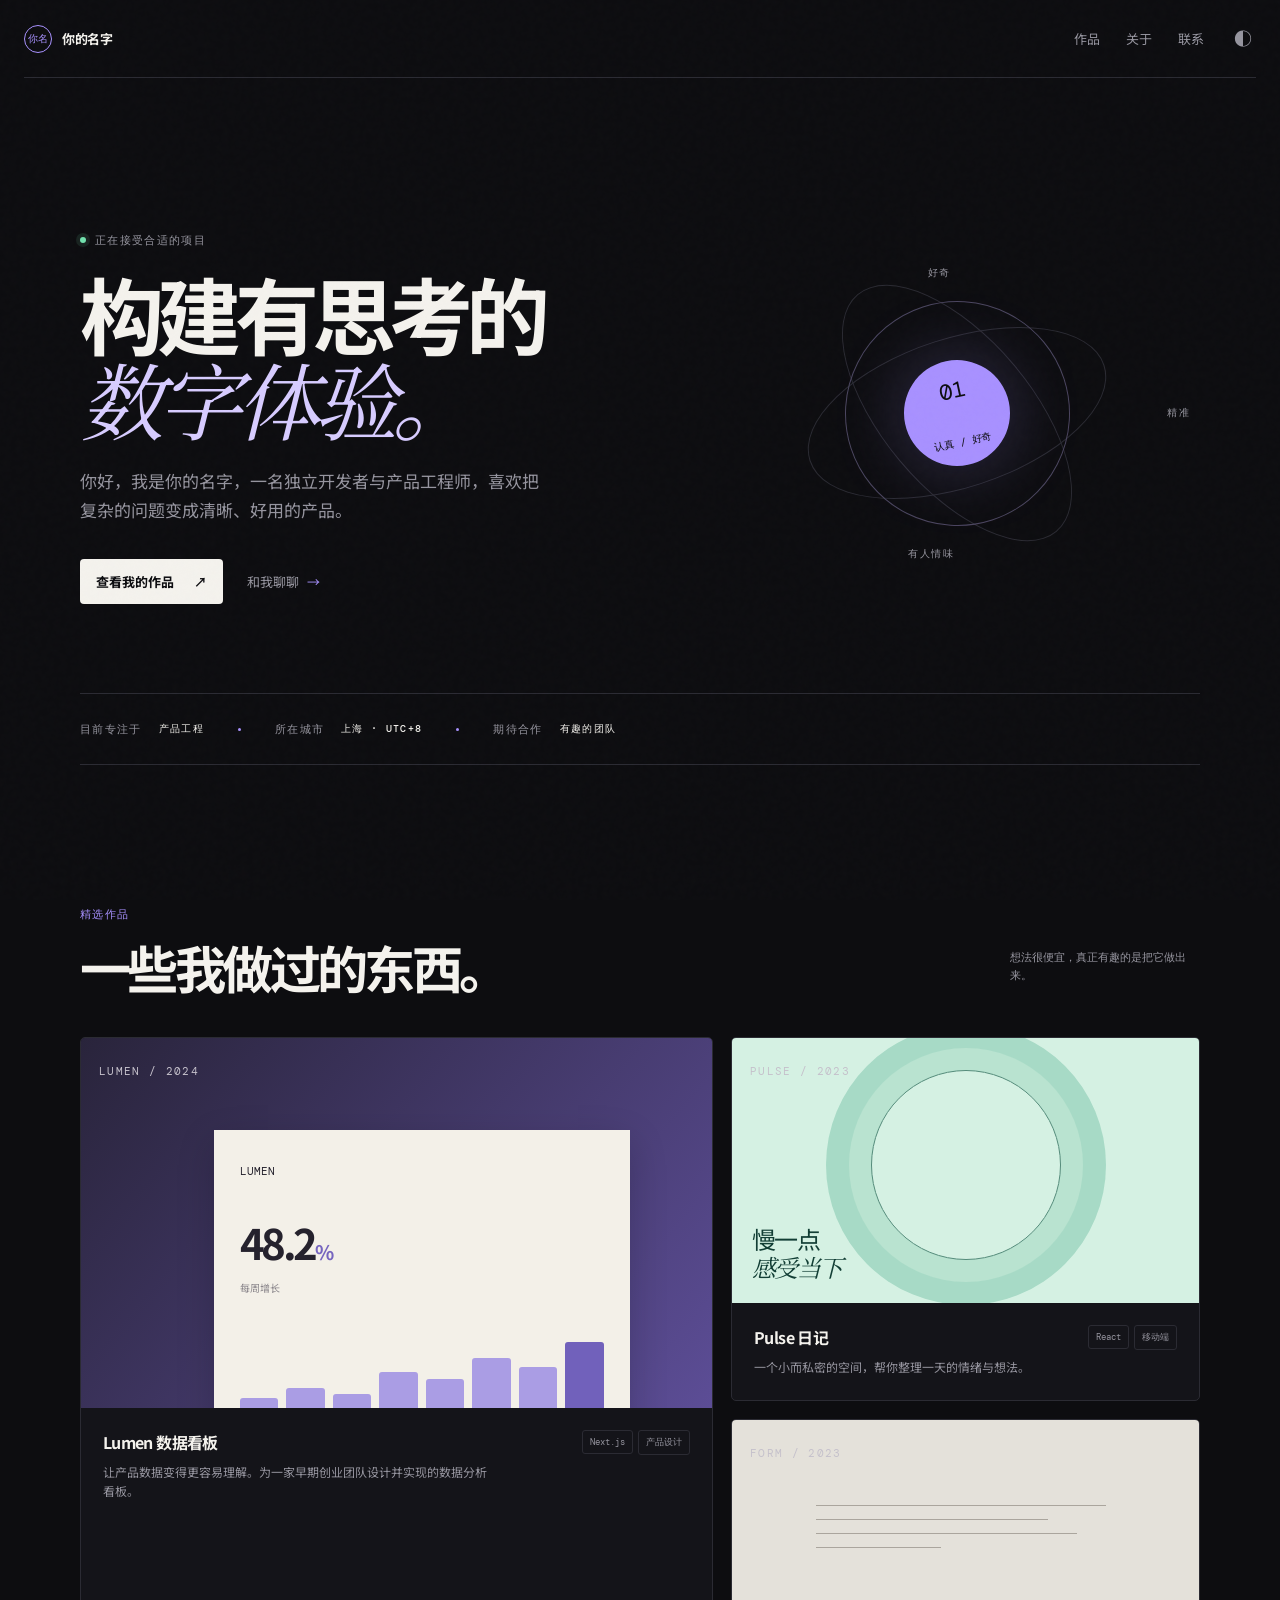
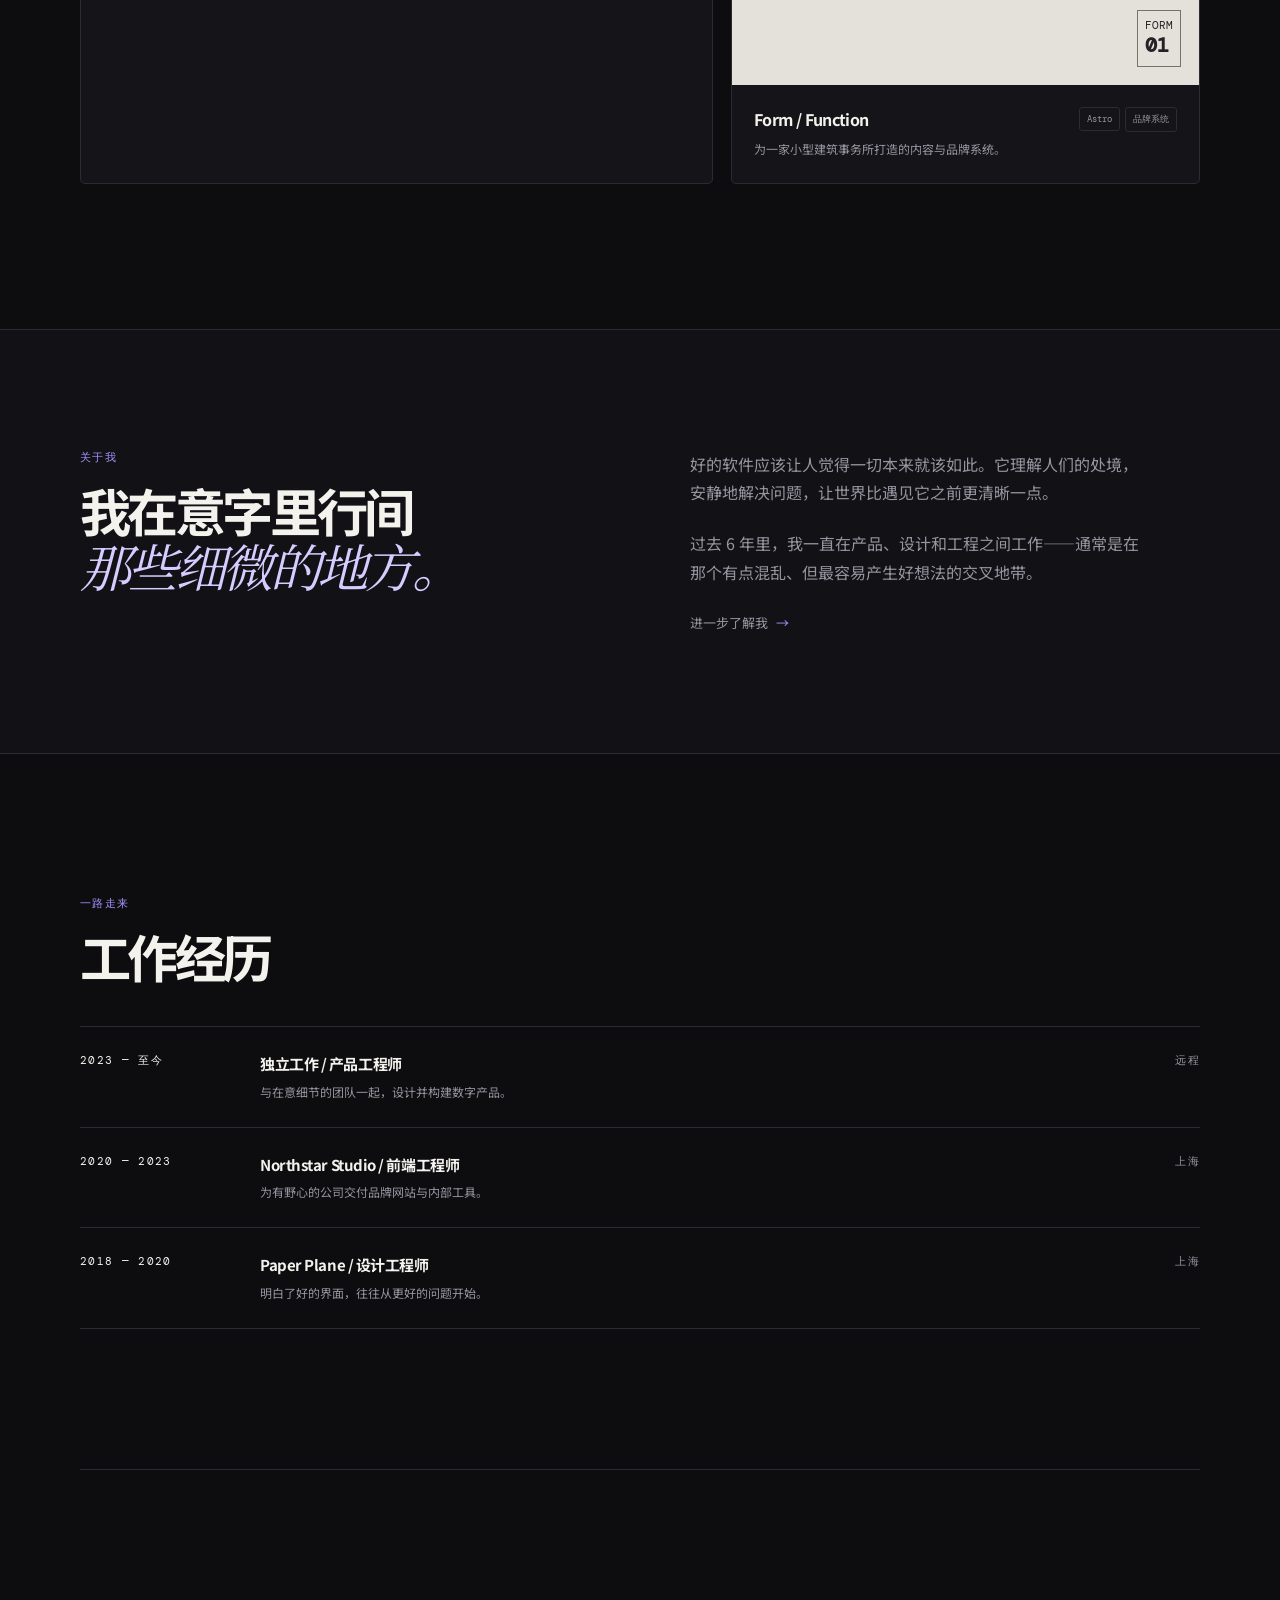
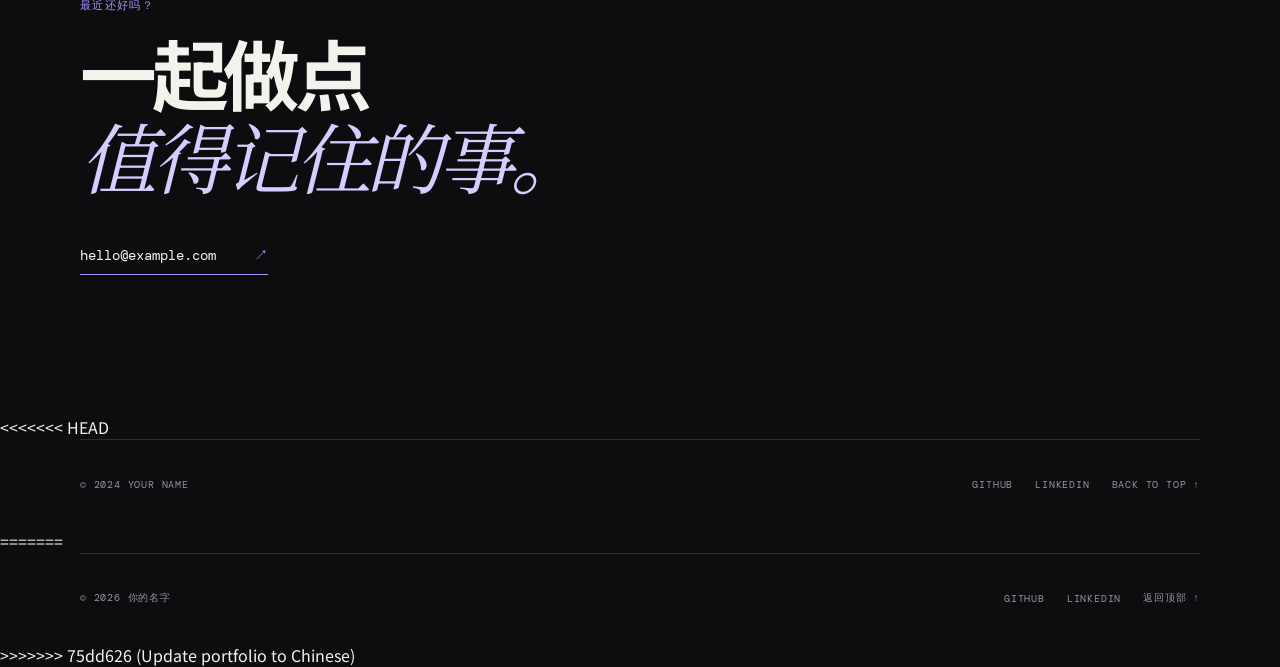
==== index.html @ f4a96caa "Update portfolio to Chinese" ====
<!doctype html>
<html lang="zh-CN">
  <head>
    <meta charset="UTF-8" />
    <meta name="viewport" content="width=device-width, initial-scale=1.0" />
    <meta name="description" content="你的名字 — 独立开发者与产品工程师。" />
    <title>你的名字 — 独立开发者</title>
    <link rel="preconnect" href="https://fonts.googleapis.com" />
    <link rel="preconnect" href="https://fonts.gstatic.com" crossorigin />
    <link href="https://fonts.googleapis.com/css2?family=DM+Mono:wght@400;500&family=Manrope:wght@400;500;600;700;800&family=Noto+Sans+SC:wght@400;500;600;700;800&family=Noto+Serif+SC:wght@400;500;600&display=swap" rel="stylesheet" />
    <link rel="stylesheet" href="styles.css" />
  </head>
  <body>
    <div class="noise" aria-hidden="true"></div>
    <header class="site-header">
      <a class="brand" href="#top" aria-label="返回首页"><span class="brand-mark">你名</span><span>你的名字</span></a>
      <nav class="nav" aria-label="主导航">
        <a href="#work">作品</a><a href="#about">关于</a><a href="#contact">联系</a>
        <button class="theme-toggle" type="button" aria-label="切换颜色主题" title="切换主题"><span>◐</span></button>
      </nav>
    </header>

    <main id="top">
      <section class="hero wrap" aria-labelledby="hero-title">
        <div class="hero-copy">
          <p class="eyebrow"><span class="status-dot"></span> 正在接受合适的项目</p>
          <h1 id="hero-title">构建有思考的<br /><em>数字体验。</em></h1>
          <p class="hero-intro">你好，我是你的名字，一名独立开发者与产品工程师，喜欢把复杂的问题变成清晰、好用的产品。</p>
          <div class="hero-actions"><a class="button button-primary" href="#work">查看我的作品 <span>↗</span></a><a class="text-link" href="mailto:hello@example.com">和我聊聊 <span>→</span></a></div>
        </div>
        <div class="hero-orbit" aria-label="装饰性轨道图形"><div class="orbit orbit-one"></div><div class="orbit orbit-two"></div><div class="orbit orbit-three"></div><div class="orbit-core"><span>01</span><small>认真 / 好奇</small></div><span class="orbit-label label-top">好奇</span><span class="orbit-label label-right">精准</span><span class="orbit-label label-bottom">有人情味</span></div>
      </section>

      <section class="signal-bar wrap" aria-label="当前状态"><span>目前专注于</span><strong>产品工程</strong><i></i><span>所在城市</span><strong>上海 · UTC+8</strong><i></i><span>期待合作</span><strong>有趣的团队</strong></section>

      <section class="section wrap" id="work" aria-labelledby="work-title">
        <div class="section-heading"><div><p class="kicker">精选作品</p><h2 id="work-title">一些我做过的东西。</h2></div><p class="section-note">想法很便宜，真正有趣的是把它做出来。</p></div>
        <div class="project-grid">
          <article class="project-card project-featured"><div class="project-visual visual-lumen"><span class="visual-tag">LUMEN / 2024</span><div class="lumen-panel"><span>lumen</span><strong>48.2<span>%</span></strong><small>每周增长</small><div class="chart"><i></i><i></i><i></i><i></i><i></i><i></i><i></i><i></i></div></div></div><div class="project-meta"><div><h3>Lumen 数据看板</h3><p>让产品数据变得更容易理解。为一家早期创业团队设计并实现的数据分析看板。</p></div><div class="tags"><span>Next.js</span><span>产品设计</span></div></div><a class="card-arrow" href="#contact" aria-label="了解 Lumen 数据看板">↗</a></article>
          <article class="project-card"><div class="project-visual visual-pulse"><span class="visual-tag">PULSE / 2023</span><div class="pulse-ring"></div><div class="pulse-copy">慢一点<br /><em>感受当下</em></div></div><div class="project-meta"><div><h3>Pulse 日记</h3><p>一个小而私密的空间，帮你整理一天的情绪与想法。</p></div><div class="tags"><span>React</span><span>移动端</span></div></div><a class="card-arrow" href="#contact" aria-label="了解 Pulse 日记">↗</a></article>
          <article class="project-card"><div class="project-visual visual-form"><span class="visual-tag">FORM / 2023</span><div class="form-lines"><span></span><span></span><span></span><span class="short"></span></div><div class="form-stamp">FORM<br /><b>01</b></div></div><div class="project-meta"><div><h3>Form / Function</h3><p>为一家小型建筑事务所打造的内容与品牌系统。</p></div><div class="tags"><span>Astro</span><span>品牌系统</span></div></div><a class="card-arrow" href="#contact" aria-label="了解 Form Function">↗</a></article>
        </div>
      </section>

      <section class="about-section" id="about"><div class="wrap about-grid"><div><p class="kicker">关于我</p><h2>我在意字里行间<br /><em>那些细微的地方。</em></h2></div><div class="about-copy"><p>好的软件应该让人觉得一切本来就该如此。它理解人们的处境，安静地解决问题，让世界比遇见它之前更清晰一点。</p><p>过去 6 年里，我一直在产品、设计和工程之间工作——通常是在那个有点混乱、但最容易产生好想法的交叉地带。</p><a class="text-link" href="mailto:hello@example.com">进一步了解我 <span>→</span></a></div></div></section>

      <section class="section wrap experience" aria-labelledby="experience-title"><div class="section-heading"><div><p class="kicker">一路走来</p><h2 id="experience-title">工作经历</h2></div></div><div class="experience-list"><div class="experience-row"><span class="experience-date">2023 — 至今</span><div><h3>独立工作 / 产品工程师</h3><p>与在意细节的团队一起，设计并构建数字产品。</p></div><span class="experience-place">远程</span></div><div class="experience-row"><span class="experience-date">2020 — 2023</span><div><h3>Northstar Studio / 前端工程师</h3><p>为有野心的公司交付品牌网站与内部工具。</p></div><span class="experience-place">上海</span></div><div class="experience-row"><span class="experience-date">2018 — 2020</span><div><h3>Paper Plane / 设计工程师</h3><p>明白了好的界面，往往从更好的问题开始。</p></div><span class="experience-place">上海</span></div></div></section>

      <section class="contact-section wrap" id="contact"><p class="kicker">最近还好吗？</p><h2>一起做点<br /><em>值得记住的事。</em></h2><a class="contact-email" href="mailto:hello@example.com">hello@example.com <span>↗</span></a></section>
    </main>

<<<<<<< HEAD
    <footer class="site-footer wrap"><span>© 2024 Your Name</span><div><a href="https://zhangsan.github.io" target="_blank" rel="noreferrer">GitHub</a><a href="https://www.linkedin.com/" target="_blank" rel="noreferrer">LinkedIn</a><a href="#top">Back to top ↑</a></div></footer>
=======
    <footer class="site-footer wrap"><span>© 2026 你的名字</span><div><a href="https://github.com/" target="_blank" rel="noreferrer">GitHub</a><a href="https://www.linkedin.com/" target="_blank" rel="noreferrer">LinkedIn</a><a href="#top">返回顶部 ↑</a></div></footer>
>>>>>>> 75dd626 (Update portfolio to Chinese)
    <script src="script.js"></script>
  </body>
</html>
---- styles.css ----
:root {
  --bg: #0d0d10;
  --surface: #141419;
  --text: #f4f2ed;
  --muted: #96959f;
  --line: #2b2b33;
  --accent: #a891ff;
  --accent-2: #d7ccff;
  --mono: 'DM Mono', monospace;
  --sans: 'Noto Sans SC', 'Manrope', -apple-system, BlinkMacSystemFont, 'Microsoft YaHei', sans-serif;
}

* { box-sizing: border-box; }
html { scroll-behavior: smooth; }
body { margin: 0; background: var(--bg); color: var(--text); font-family: var(--sans); line-height: 1.5; }
.noise { position: fixed; inset: 0; pointer-events: none; opacity: .035; background-image: url("data:image/svg+xml,%3Csvg viewBox='0 0 180 180' xmlns='http://www.w3.org/2000/svg'%3E%3Cfilter id='n'%3E%3CfeTurbulence type='fractalNoise' baseFrequency='.8' numOctaves='4' stitchTiles='stitch'/%3E%3C/filter%3E%3Crect width='100%25' height='100%25' filter='url(%23n)' opacity='.5'/%3E%3C/svg%3E"); z-index: 5; }
.wrap { width: min(1120px, calc(100% - 48px)); margin-inline: auto; }
.site-header { height: 78px; width: min(1240px, calc(100% - 48px)); margin: auto; display: flex; align-items: center; justify-content: space-between; border-bottom: 1px solid var(--line); font-size: 13px; }
.brand, .nav, .nav a, .site-footer div { display: flex; align-items: center; }
.brand { gap: 10px; color: var(--text); font-weight: 700; text-decoration: none; letter-spacing: -.03em; }
.brand-mark { display: grid; place-items: center; width: 28px; height: 28px; border: 1px solid var(--accent); border-radius: 50%; color: var(--accent); font: 10px var(--mono); }
.nav { gap: 26px; }
.nav a, .site-footer a { color: var(--muted); text-decoration: none; transition: color .2s; }
.nav a:hover, .site-footer a:hover, .text-link:hover { color: var(--text); }
.theme-toggle { background: none; border: 0; color: var(--muted); font-size: 18px; cursor: pointer; padding: 4px; }
.hero { min-height: 615px; display: grid; grid-template-columns: 1.1fr .9fr; align-items: center; gap: 40px; padding-top: 55px; }
.eyebrow, .kicker, .visual-tag, .signal-bar, .experience-date, .experience-place { font: 11px var(--mono); text-transform: uppercase; letter-spacing: .12em; }
.eyebrow { display: flex; gap: 9px; align-items: center; color: var(--muted); }
.status-dot { width: 6px; height: 6px; border-radius: 50%; background: #72e1ae; box-shadow: 0 0 0 4px #72e1ae1a; }
.hero h1 { font-size: clamp(48px, 7vw, 84px); line-height: 1.02; letter-spacing: -.08em; margin: 22px 0 26px; font-weight: 700; }
.hero h1 em, h2 em { font-family: 'Noto Serif SC', 'Songti SC', SimSun, Georgia, serif; font-weight: 400; letter-spacing: -.07em; color: var(--accent-2); }
.hero-intro { max-width: 460px; color: var(--muted); font-size: 17px; line-height: 1.7; }
.hero-actions { display: flex; align-items: center; gap: 24px; margin-top: 34px; }
.button { display: inline-flex; align-items: center; gap: 20px; text-decoration: none; border-radius: 4px; padding: 13px 16px; font-size: 13px; font-weight: 700; }
.button-primary { background: var(--text); color: var(--bg); }
.button-primary:hover { background: var(--accent-2); }
.text-link { color: var(--muted); font-size: 13px; text-decoration: none; transition: color .2s; }
.text-link span { color: var(--accent); padding-left: 5px; }
.hero-orbit { height: 370px; position: relative; display: grid; place-items: center; }
.orbit { position: absolute; border: 1px solid var(--line); border-radius: 50%; transform: rotate(-18deg); }
.orbit-one, .orbit-two { width: 310px; height: 150px; }
.orbit-two { transform: rotate(50deg); }
.orbit-three { width: 225px; height: 225px; border-color: #4b4660; }
.orbit-core { display: grid; place-items: center; width: 106px; height: 106px; border-radius: 50%; background: var(--accent); color: var(--bg); z-index: 1; transform: rotate(-12deg); box-shadow: 0 0 70px #a891ff42; }
.orbit-core span { font: 22px var(--mono); }
.orbit-core small { font: 10px var(--mono); text-transform: uppercase; }
.orbit-label { position: absolute; color: var(--muted); font: 10px var(--mono); text-transform: uppercase; letter-spacing: .15em; }
.label-top { top: 38px; left: 44%; } .label-right { right: 2%; top: 48%; } .label-bottom { bottom: 37px; left: 40%; }
.signal-bar { border-block: 1px solid var(--line); min-height: 72px; display: flex; align-items: center; gap: 17px; color: var(--muted); white-space: nowrap; }
.signal-bar strong { color: var(--text); font-weight: 500; font-size: 10px; }
.signal-bar i { height: 3px; width: 3px; background: var(--accent); border-radius: 50%; margin: 0 17px; }
.section { padding-top: 142px; }
.kicker { color: var(--accent); margin: 0 0 18px; }
.section-heading { display: flex; justify-content: space-between; align-items: end; margin-bottom: 42px; }
.section h2, .about-section h2, .contact-section h2 { font-size: clamp(34px, 4vw, 54px); line-height: 1.08; letter-spacing: -.07em; margin: 0; }
.section-note { font: 11px var(--mono); color: var(--muted); max-width: 190px; line-height: 1.6; }
.project-grid { display: grid; grid-template-columns: 1.35fr 1fr; gap: 18px; }
.project-card { position: relative; background: var(--surface); border: 1px solid var(--line); border-radius: 5px; overflow: hidden; transition: transform .3s, border-color .3s; }
.project-card:hover { transform: translateY(-5px); border-color: #5d566e; }
.project-featured { grid-row: span 2; }
.project-visual { height: 265px; position: relative; overflow: hidden; padding: 18px; }
.project-featured .project-visual { height: 370px; }
.visual-tag { color: #c5c1cb; position: relative; z-index: 2; }
.visual-lumen { background: linear-gradient(130deg, #29243b, #5c4d96); }
.lumen-panel { position: absolute; background: #f3f0e8; color: #25222d; right: 13%; bottom: -25px; width: 66%; height: 82%; padding: 26px; box-shadow: 0 12px 35px #0c091333; }
.lumen-panel > span { font: 11px var(--mono); text-transform: uppercase; }
.lumen-panel strong { display: block; font-size: 42px; letter-spacing: -.08em; margin-top: 30px; }
.lumen-panel strong span { color: #7665bf; font-size: 20px; }
.lumen-panel small { font-size: 10px; color: #89858a; }
.chart { height: 85px; margin-top: 38px; display: flex; align-items: end; gap: 8px; }
.chart i { display: block; width: 12%; background: #aa9de4; border-radius: 3px 3px 0 0; }
.chart i:nth-child(1) { height: 26%; } .chart i:nth-child(2) { height: 38%; } .chart i:nth-child(3) { height: 31%; } .chart i:nth-child(4) { height: 56%; } .chart i:nth-child(5) { height: 48%; } .chart i:nth-child(6) { height: 73%; } .chart i:nth-child(7) { height: 62%; } .chart i:nth-child(8) { height: 92%; background: #7161bb; }
.visual-pulse { background: #d5f1e3; color: #123e35; }
.pulse-ring { position: absolute; width: 190px; height: 190px; border: 1px solid #548b7a; border-radius: 50%; left: 50%; top: 48%; transform: translate(-50%, -50%); box-shadow: 0 0 0 22px #b9e3d0, 0 0 0 45px #a7dac6; }
.pulse-copy { position: absolute; left: 20px; bottom: 23px; font-size: 24px; line-height: 1.15; letter-spacing: -.07em; } .pulse-copy em { font-family: 'Noto Serif SC', 'Songti SC', SimSun, Georgia, serif; }
.visual-form { background: #e4e1da; color: #232227; }
.form-lines { position: absolute; left: 18%; top: 32%; width: 62%; display: grid; gap: 13px; }
.form-lines span { display: block; height: 1px; background: #aaa59d; } .form-lines span:nth-child(2) { width: 80%; } .form-lines span:nth-child(3) { width: 90%; } .form-lines .short { width: 43%; }
.form-stamp { position: absolute; right: 18px; bottom: 18px; border: 1px solid #77736c; padding: 7px; font: 11px var(--mono); line-height: 1.35; } .form-stamp b { font-size: 20px; }
.project-meta { display: flex; justify-content: space-between; gap: 20px; padding: 22px 22px 24px; }
.project-meta h3 { font-size: 16px; letter-spacing: -.04em; margin: 0 0 8px; } .project-meta p { font-size: 12px; color: var(--muted); max-width: 390px; margin: 0; line-height: 1.6; }
.tags { display: flex; align-items: start; justify-content: end; gap: 5px; flex-wrap: wrap; min-width: 120px; } .tags span { font: 9px var(--mono); color: var(--muted); border: 1px solid var(--line); padding: 5px 7px; border-radius: 3px; white-space: nowrap; }
.card-arrow { position: absolute; right: 21px; top: 20px; color: var(--bg); background: var(--text); width: 30px; height: 30px; display: grid; place-items: center; border-radius: 50%; text-decoration: none; opacity: 0; transition: opacity .2s; } .project-card:hover .card-arrow { opacity: 1; }
.about-section { margin-top: 145px; border-block: 1px solid var(--line); background: #111116; padding: 120px 0; }
.about-grid { display: grid; grid-template-columns: 1fr 1fr; gap: 100px; } .about-copy { max-width: 460px; } .about-copy p { color: var(--muted); font-size: 16px; line-height: 1.8; margin: 0 0 22px; }
.experience { padding-bottom: 140px; } .experience-list { border-top: 1px solid var(--line); } .experience-row { display: grid; grid-template-columns: 150px 1fr 100px; gap: 30px; padding: 26px 0; border-bottom: 1px solid var(--line); align-items: start; }
.experience-row h3 { font-size: 15px; margin: 0 0 7px; letter-spacing: -.03em; } .experience-row p { font-size: 12px; color: var(--muted); margin: 0; } .experience-place { color: var(--muted); text-align: right; }
.contact-section { border-top: 1px solid var(--line); padding: 128px 0 150px; } .contact-section h2 { font-size: clamp(44px, 6vw, 78px); margin-bottom: 44px; }
.contact-email { color: var(--text); font: 14px var(--mono); text-decoration: none; border-bottom: 1px solid var(--accent); padding-bottom: 10px; } .contact-email span { color: var(--accent); padding-left: 30px; }
.site-footer { border-top: 1px solid var(--line); height: 90px; display: flex; align-items: center; justify-content: space-between; color: var(--muted); font: 10px var(--mono); text-transform: uppercase; letter-spacing: .08em; } .site-footer div { gap: 22px; } .site-footer a { font: inherit; }
.light { --bg: #f4f2ed; --surface: #fff; --text: #17171c; --muted: #686770; --line: #d8d5ce; --accent: #6c51c7; --accent-2: #5b429e; } .light .about-section { background: #efede8; } .light .lumen-panel { background: #fff; } .light .button-primary { background: #17171c; color: #f4f2ed; }
.reveal { opacity: 0; transform: translateY(14px); transition: opacity .6s ease, transform .6s ease; } .reveal.is-visible { opacity: 1; transform: none; }
@media (prefers-reduced-motion: reduce) { html { scroll-behavior: auto; } .reveal { opacity: 1; transform: none; transition: none; } .project-card { transition: none; } }
@media (max-width: 800px) { .hero { grid-template-columns: 1fr; min-height: auto; padding: 90px 0 75px; } .hero-orbit { height: 270px; transform: scale(.8); margin-top: -20px; } .signal-bar { gap: 8px; overflow: auto; } .signal-bar i { margin: 0 8px; } .project-grid { grid-template-columns: 1fr; } .project-featured { grid-row: auto; } .project-featured .project-visual { height: 300px; } .about-grid { grid-template-columns: 1fr; gap: 45px; } .section { padding-top: 90px; } .about-section { margin-top: 90px; padding: 80px 0; } .experience { padding-bottom: 90px; } .experience-row { grid-template-columns: 1fr; gap: 10px; } .experience-place { text-align: left; } .site-footer { height: auto; padding: 26px 0; gap: 20px; align-items: start; flex-direction: column; } .site-footer div { gap: 16px; } .section-heading { align-items: start; flex-direction: column; gap: 20px; } }
@media (max-width: 480px) { .wrap, .site-header { width: calc(100% - 32px); } .nav { gap: 13px; } .nav a { font-size: 11px; } .hero h1 { font-size: 47px; } .hero-intro { font-size: 15px; } .project-meta { display: block; } .tags { justify-content: start; margin-top: 16px; } .contact-section { padding: 90px 0 110px; } }
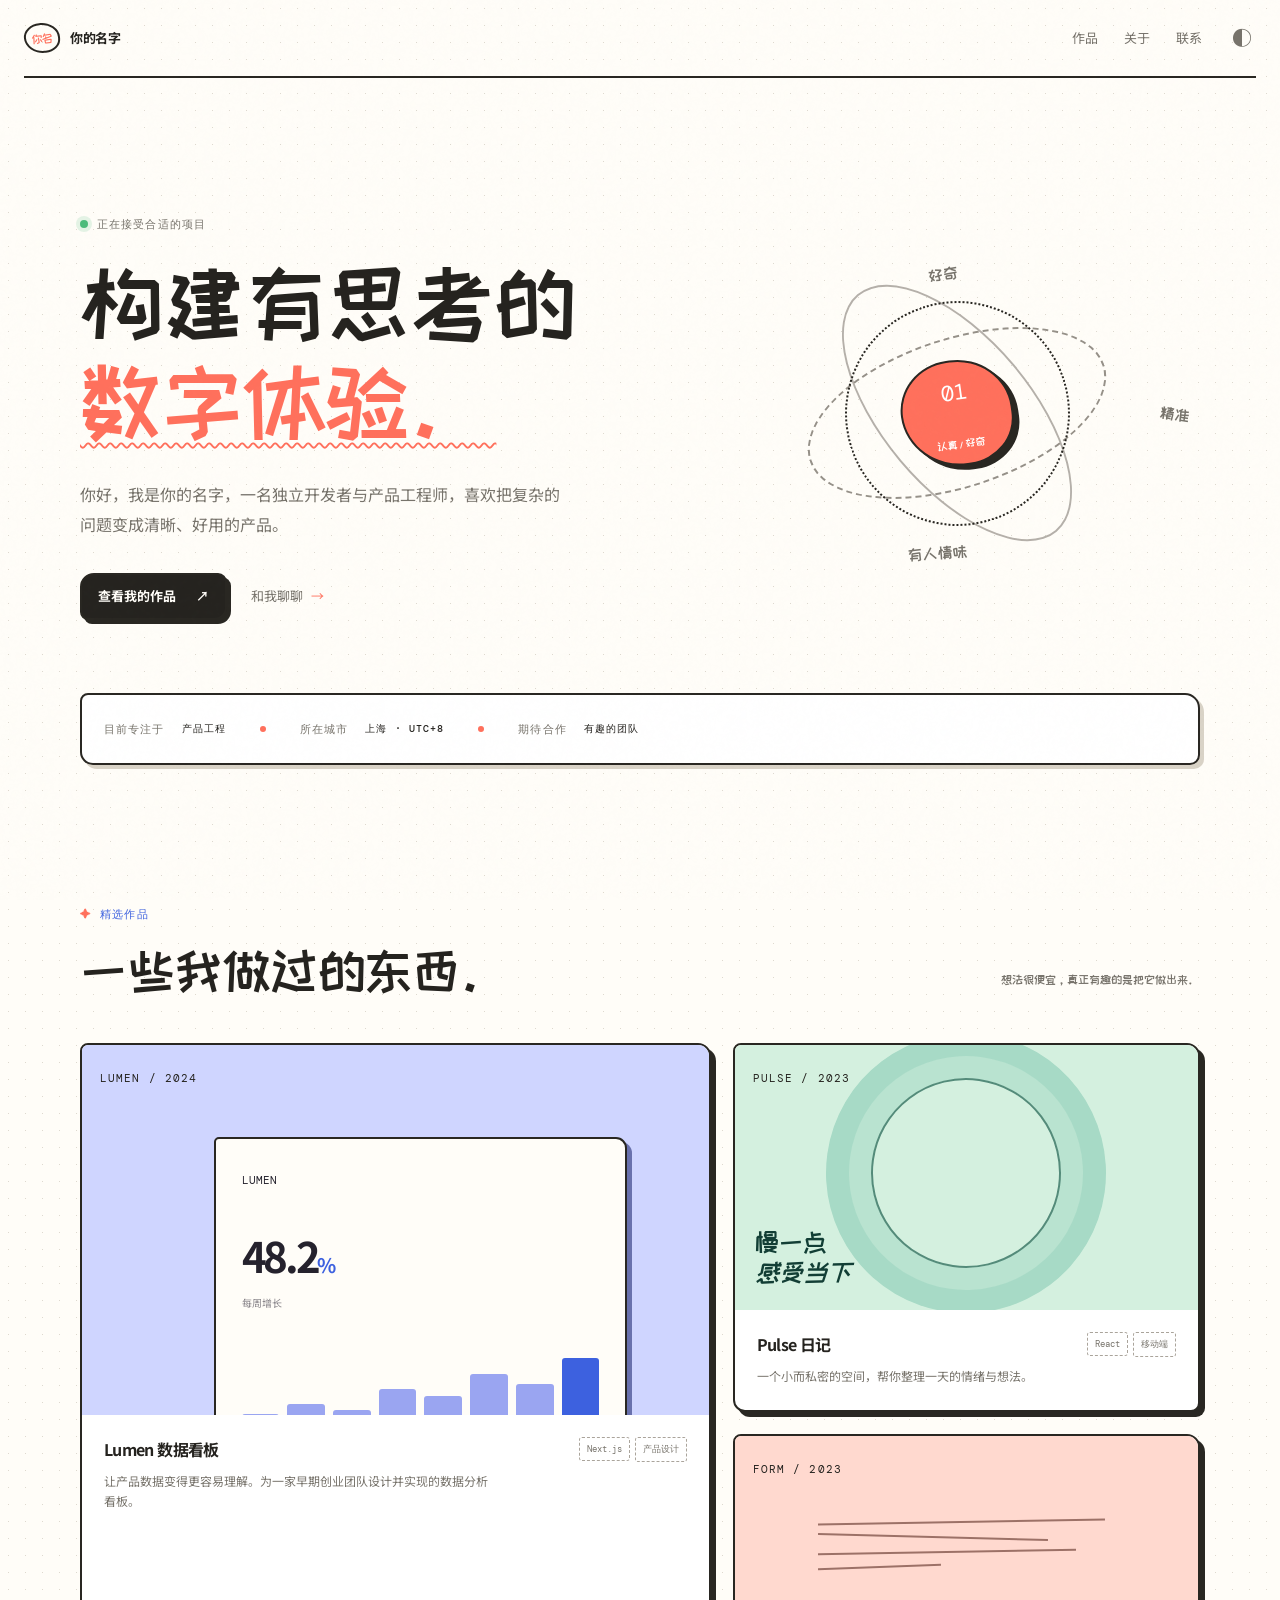
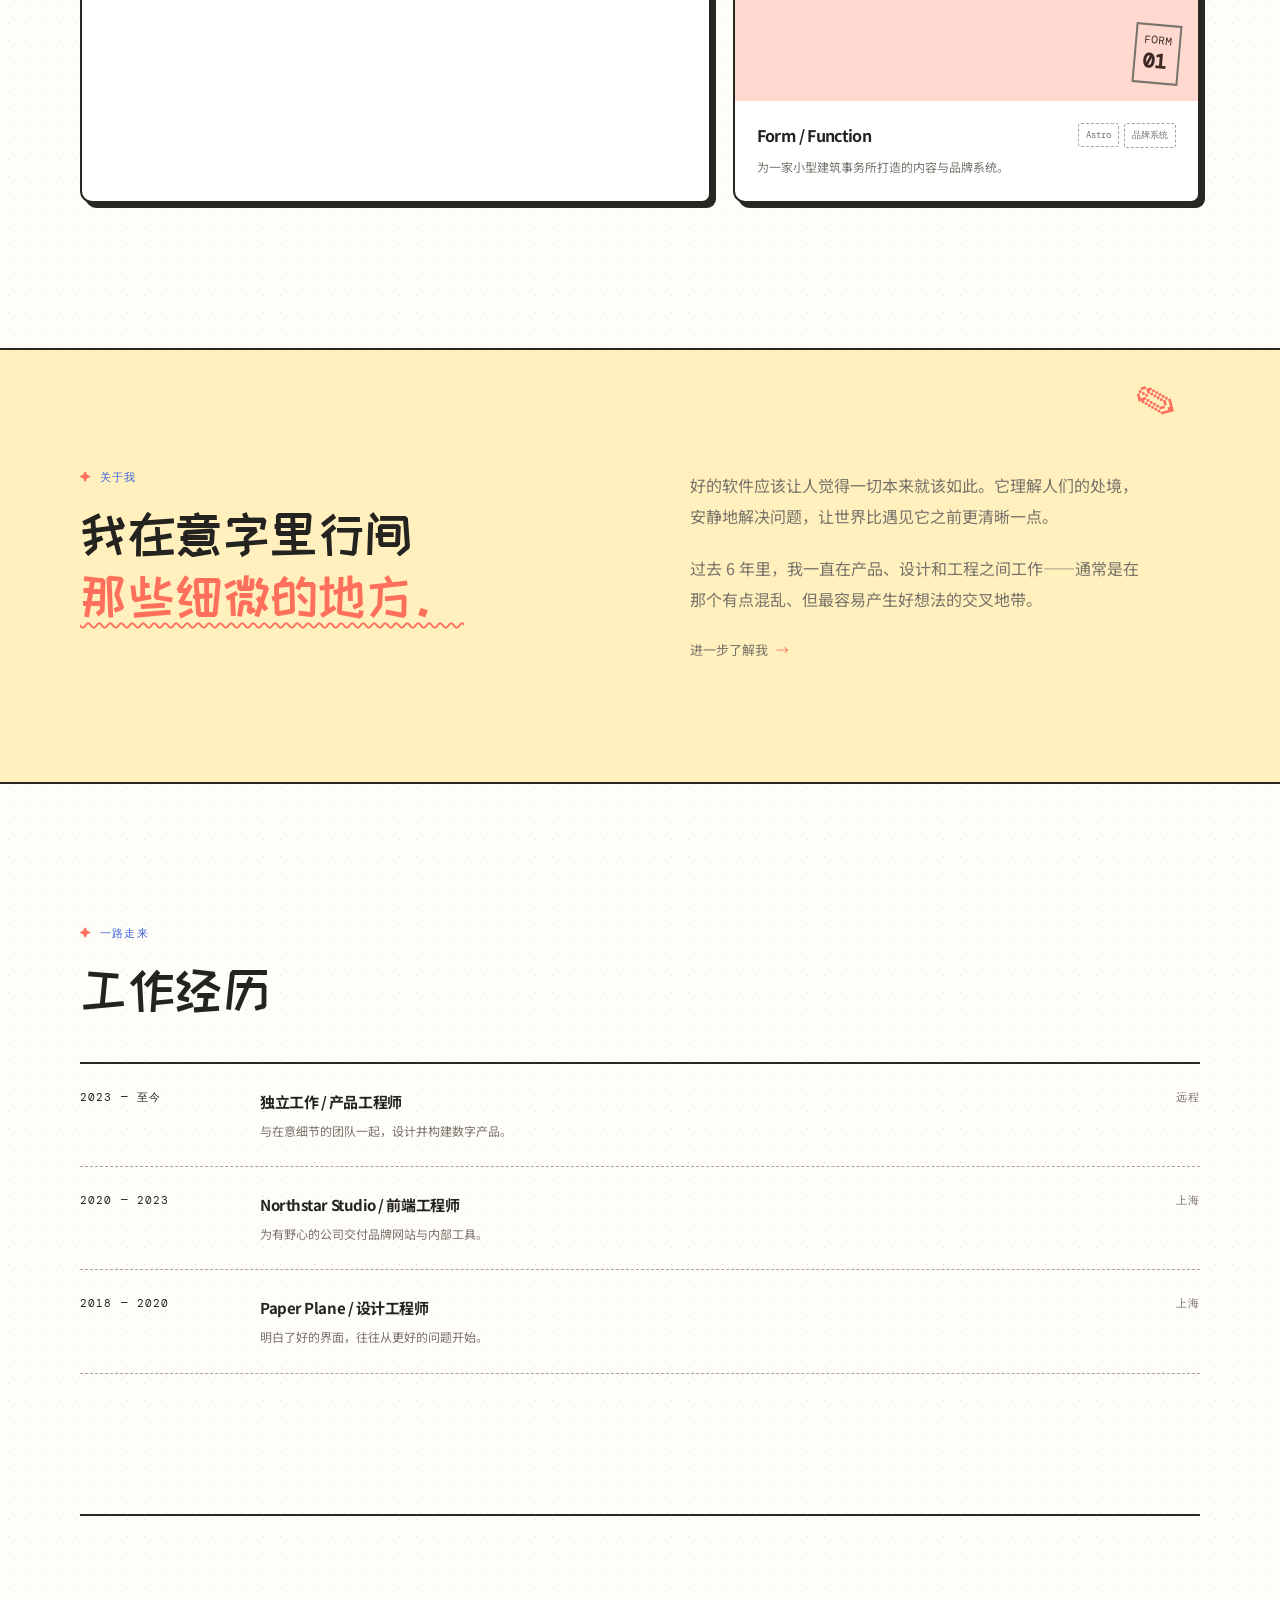
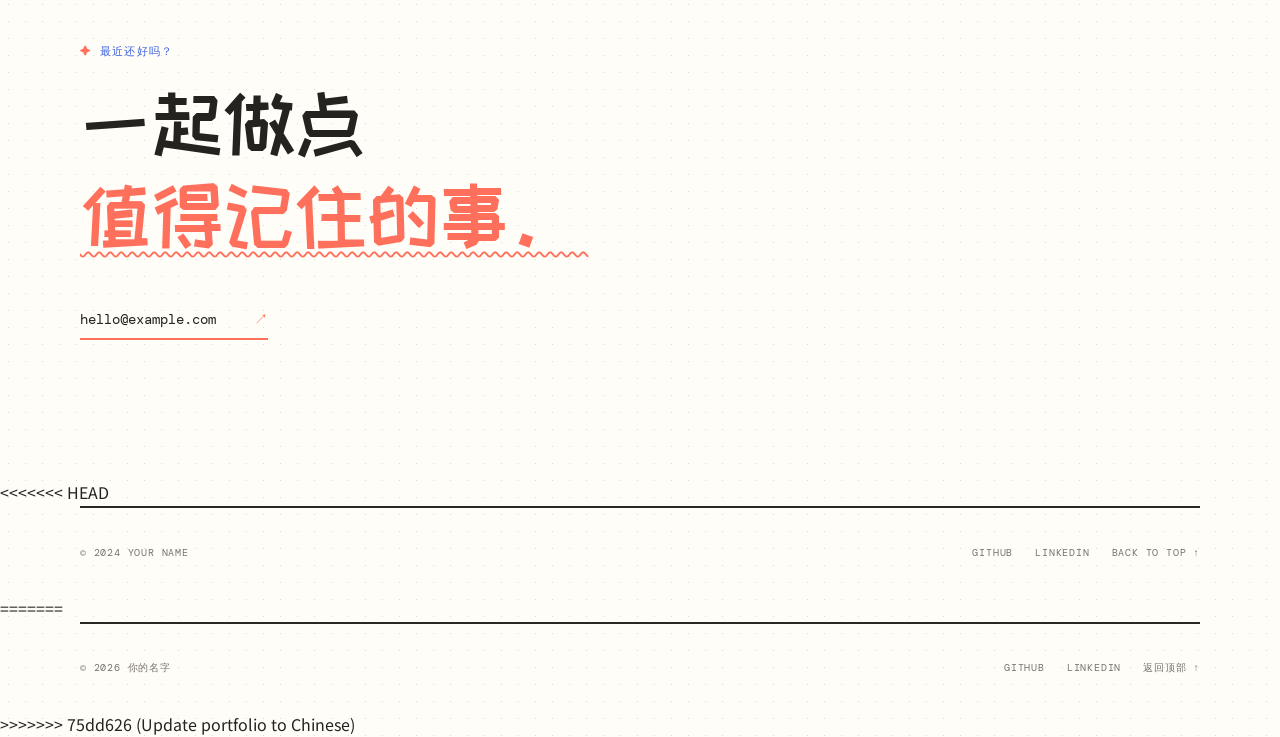
==== commit ac9d45fb: "Change portfolio to Chinese hand-drawn style" ====
--- a/index.html
+++ b/index.html
@@ -7,7 +7,7 @@
     <title>你的名字 — 独立开发者</title>
     <link rel="preconnect" href="https://fonts.googleapis.com" />
     <link rel="preconnect" href="https://fonts.gstatic.com" crossorigin />
-    <link href="https://fonts.googleapis.com/css2?family=DM+Mono:wght@400;500&family=Manrope:wght@400;500;600;700;800&family=Noto+Sans+SC:wght@400;500;600;700;800&family=Noto+Serif+SC:wght@400;500;600&display=swap" rel="stylesheet" />
+    <link href="https://fonts.googleapis.com/css2?family=DM+Mono:wght@400;500&family=Manrope:wght@400;500;600;700;800&family=Noto+Sans+SC:wght@400;500;600;700;800&family=Noto+Serif+SC:wght@400;500;600&family=ZCOOL+KuaiLe&display=swap" rel="stylesheet" />
     <link rel="stylesheet" href="styles.css" />
   </head>
   <body>
@@ -52,7 +52,7 @@
 <<<<<<< HEAD
     <footer class="site-footer wrap"><span>© 2024 Your Name</span><div><a href="https://zhangsan.github.io" target="_blank" rel="noreferrer">GitHub</a><a href="https://www.linkedin.com/" target="_blank" rel="noreferrer">LinkedIn</a><a href="#top">Back to top ↑</a></div></footer>
 =======
-    <footer class="site-footer wrap"><span>© 2026 你的名字</span><div><a href="https://github.com/" target="_blank" rel="noreferrer">GitHub</a><a href="https://www.linkedin.com/" target="_blank" rel="noreferrer">LinkedIn</a><a href="#top">返回顶部 ↑</a></div></footer>
+    <footer class="site-footer wrap"><span>© 2026 你的名字</span><div><a href="https://volcano-111.github.io/" target="_blank" rel="noreferrer">GitHub</a><a href="https://www.linkedin.com/" target="_blank" rel="noreferrer">LinkedIn</a><a href="#top">返回顶部 ↑</a></div></footer>
 >>>>>>> 75dd626 (Update portfolio to Chinese)
     <script src="script.js"></script>
   </body>
--- a/styles.css
+++ b/styles.css
@@ -1,95 +1,89 @@
 :root {
-  --bg: #0d0d10;
-  --surface: #141419;
-  --text: #f4f2ed;
-  --muted: #96959f;
-  --line: #2b2b33;
-  --accent: #a891ff;
-  --accent-2: #d7ccff;
+  --bg: #fffdf8;
+  --surface: #ffffff;
+  --text: #25231f;
+  --muted: #77736b;
+  --line: #292722;
+  --accent: #ff705c;
+  --accent-2: #3d61df;
+  --paper: #fff0bd;
   --mono: 'DM Mono', monospace;
   --sans: 'Noto Sans SC', 'Manrope', -apple-system, BlinkMacSystemFont, 'Microsoft YaHei', sans-serif;
+  --hand: 'ZCOOL KuaiLe', 'Noto Serif SC', 'Songti SC', SimSun, serif;
 }
 
 * { box-sizing: border-box; }
 html { scroll-behavior: smooth; }
-body { margin: 0; background: var(--bg); color: var(--text); font-family: var(--sans); line-height: 1.5; }
-.noise { position: fixed; inset: 0; pointer-events: none; opacity: .035; background-image: url("data:image/svg+xml,%3Csvg viewBox='0 0 180 180' xmlns='http://www.w3.org/2000/svg'%3E%3Cfilter id='n'%3E%3CfeTurbulence type='fractalNoise' baseFrequency='.8' numOctaves='4' stitchTiles='stitch'/%3E%3C/filter%3E%3Crect width='100%25' height='100%25' filter='url(%23n)' opacity='.5'/%3E%3C/svg%3E"); z-index: 5; }
+body { margin: 0; background: var(--bg); background-image: radial-gradient(#ded9cf 0.7px, transparent 0.7px); background-size: 17px 17px; color: var(--text); font-family: var(--sans); line-height: 1.6; }
+.noise { position: fixed; inset: 0; pointer-events: none; opacity: .025; background-image: url("data:image/svg+xml,%3Csvg viewBox='0 0 180 180' xmlns='http://www.w3.org/2000/svg'%3E%3Cfilter id='n'%3E%3CfeTurbulence type='fractalNoise' baseFrequency='.8' numOctaves='4' stitchTiles='stitch'/%3E%3C/filter%3E%3Crect width='100%25' height='100%25' filter='url(%23n)' opacity='.5'/%3E%3C/svg%3E"); z-index: 5; }
 .wrap { width: min(1120px, calc(100% - 48px)); margin-inline: auto; }
-.site-header { height: 78px; width: min(1240px, calc(100% - 48px)); margin: auto; display: flex; align-items: center; justify-content: space-between; border-bottom: 1px solid var(--line); font-size: 13px; }
+.site-header { height: 78px; width: min(1240px, calc(100% - 48px)); margin: auto; display: flex; align-items: center; justify-content: space-between; border-bottom: 2px solid var(--line); font-size: 13px; }
 .brand, .nav, .nav a, .site-footer div { display: flex; align-items: center; }
 .brand { gap: 10px; color: var(--text); font-weight: 700; text-decoration: none; letter-spacing: -.03em; }
-.brand-mark { display: grid; place-items: center; width: 28px; height: 28px; border: 1px solid var(--accent); border-radius: 50%; color: var(--accent); font: 10px var(--mono); }
+.brand-mark { display: grid; place-items: center; width: 36px; height: 30px; border: 2px solid var(--line); border-radius: 47% 53% 44% 56%; color: var(--accent); font: 12px var(--hand); transform: rotate(-5deg); }
 .nav { gap: 26px; }
-.nav a, .site-footer a { color: var(--muted); text-decoration: none; transition: color .2s; }
-.nav a:hover, .site-footer a:hover, .text-link:hover { color: var(--text); }
-.theme-toggle { background: none; border: 0; color: var(--muted); font-size: 18px; cursor: pointer; padding: 4px; }
+.nav a, .site-footer a { color: var(--muted); text-decoration: none; transition: color .2s, transform .2s; }
+.nav a:hover, .site-footer a:hover, .text-link:hover { color: var(--accent); }
+.theme-toggle { background: none; border: 0; color: var(--muted); font-size: 20px; cursor: pointer; padding: 4px; transition: transform .2s; }
+.theme-toggle:hover { transform: rotate(20deg); color: var(--accent-2); }
 .hero { min-height: 615px; display: grid; grid-template-columns: 1.1fr .9fr; align-items: center; gap: 40px; padding-top: 55px; }
-.eyebrow, .kicker, .visual-tag, .signal-bar, .experience-date, .experience-place { font: 11px var(--mono); text-transform: uppercase; letter-spacing: .12em; }
+.eyebrow, .kicker, .visual-tag, .signal-bar, .experience-date, .experience-place { font: 11px var(--mono); text-transform: uppercase; letter-spacing: .1em; }
 .eyebrow { display: flex; gap: 9px; align-items: center; color: var(--muted); }
-.status-dot { width: 6px; height: 6px; border-radius: 50%; background: #72e1ae; box-shadow: 0 0 0 4px #72e1ae1a; }
-.hero h1 { font-size: clamp(48px, 7vw, 84px); line-height: 1.02; letter-spacing: -.08em; margin: 22px 0 26px; font-weight: 700; }
-.hero h1 em, h2 em { font-family: 'Noto Serif SC', 'Songti SC', SimSun, Georgia, serif; font-weight: 400; letter-spacing: -.07em; color: var(--accent-2); }
-.hero-intro { max-width: 460px; color: var(--muted); font-size: 17px; line-height: 1.7; }
+.status-dot { width: 8px; height: 8px; border-radius: 50%; background: #4dbb7b; box-shadow: 0 0 0 4px #4dbb7b26; }
+.hero h1 { font-family: var(--hand); font-size: clamp(52px, 7vw, 88px); line-height: 1.13; letter-spacing: .02em; margin: 22px 0 26px; font-weight: 400; }
+.hero h1 em, h2 em { font-family: var(--hand); font-style: normal; font-weight: 400; letter-spacing: .01em; color: var(--accent); text-decoration-line: underline; text-decoration-style: wavy; text-decoration-thickness: 2px; text-underline-offset: 7px; }
+.hero-intro { max-width: 490px; color: var(--muted); font-size: 16px; line-height: 1.9; }
 .hero-actions { display: flex; align-items: center; gap: 24px; margin-top: 34px; }
-.button { display: inline-flex; align-items: center; gap: 20px; text-decoration: none; border-radius: 4px; padding: 13px 16px; font-size: 13px; font-weight: 700; }
+.button { display: inline-flex; align-items: center; gap: 20px; text-decoration: none; border: 2px solid var(--line); border-radius: 14px 9px 13px 8px; padding: 11px 16px; font-size: 13px; font-weight: 700; box-shadow: 4px 4px 0 var(--line); transition: transform .2s, box-shadow .2s, background .2s; }
+.button:hover { transform: translate(2px, 2px); box-shadow: 2px 2px 0 var(--line); }
 .button-primary { background: var(--text); color: var(--bg); }
-.button-primary:hover { background: var(--accent-2); }
+.button-primary:hover { background: var(--accent-2); color: #fff; }
 .text-link { color: var(--muted); font-size: 13px; text-decoration: none; transition: color .2s; }
 .text-link span { color: var(--accent); padding-left: 5px; }
 .hero-orbit { height: 370px; position: relative; display: grid; place-items: center; }
-.orbit { position: absolute; border: 1px solid var(--line); border-radius: 50%; transform: rotate(-18deg); }
+.orbit { position: absolute; border: 2px dashed #969189; border-radius: 50%; transform: rotate(-18deg); }
 .orbit-one, .orbit-two { width: 310px; height: 150px; }
-.orbit-two { transform: rotate(50deg); }
-.orbit-three { width: 225px; height: 225px; border-color: #4b4660; }
-.orbit-core { display: grid; place-items: center; width: 106px; height: 106px; border-radius: 50%; background: var(--accent); color: var(--bg); z-index: 1; transform: rotate(-12deg); box-shadow: 0 0 70px #a891ff42; }
+.orbit-two { transform: rotate(50deg); border-style: solid; opacity: .7; }
+.orbit-three { width: 225px; height: 225px; border-color: var(--line); border-style: dotted; }
+.orbit-core { display: grid; place-items: center; width: 112px; height: 106px; border: 2px solid var(--line); border-radius: 48% 52% 45% 55%; background: var(--accent); color: #fff; z-index: 1; transform: rotate(-8deg); box-shadow: 5px 5px 0 var(--line); }
 .orbit-core span { font: 22px var(--mono); }
-.orbit-core small { font: 10px var(--mono); text-transform: uppercase; }
-.orbit-label { position: absolute; color: var(--muted); font: 10px var(--mono); text-transform: uppercase; letter-spacing: .15em; }
-.label-top { top: 38px; left: 44%; } .label-right { right: 2%; top: 48%; } .label-bottom { bottom: 37px; left: 40%; }
-.signal-bar { border-block: 1px solid var(--line); min-height: 72px; display: flex; align-items: center; gap: 17px; color: var(--muted); white-space: nowrap; }
+.orbit-core small { font: 11px var(--hand); }
+.orbit-label { position: absolute; color: var(--muted); font: 16px var(--hand); }
+.label-top { top: 38px; left: 44%; transform: rotate(-8deg); } .label-right { right: 2%; top: 48%; transform: rotate(8deg); } .label-bottom { bottom: 37px; left: 40%; transform: rotate(-4deg); }
+.signal-bar { border: 2px solid var(--line); border-radius: 8px 15px 10px 13px; min-height: 72px; display: flex; align-items: center; gap: 17px; padding: 0 22px; color: var(--muted); white-space: nowrap; background: var(--surface); box-shadow: 4px 4px 0 #d9d3c7; }
 .signal-bar strong { color: var(--text); font-weight: 500; font-size: 10px; }
-.signal-bar i { height: 3px; width: 3px; background: var(--accent); border-radius: 50%; margin: 0 17px; }
+.signal-bar i { height: 6px; width: 6px; background: var(--accent); border-radius: 50%; margin: 0 17px; }
 .section { padding-top: 142px; }
-.kicker { color: var(--accent); margin: 0 0 18px; }
+.kicker { color: var(--accent-2); margin: 0 0 18px; }
+.kicker::before { content: '✦ '; color: var(--accent); }
 .section-heading { display: flex; justify-content: space-between; align-items: end; margin-bottom: 42px; }
-.section h2, .about-section h2, .contact-section h2 { font-size: clamp(34px, 4vw, 54px); line-height: 1.08; letter-spacing: -.07em; margin: 0; }
-.section-note { font: 11px var(--mono); color: var(--muted); max-width: 190px; line-height: 1.6; }
-.project-grid { display: grid; grid-template-columns: 1.35fr 1fr; gap: 18px; }
-.project-card { position: relative; background: var(--surface); border: 1px solid var(--line); border-radius: 5px; overflow: hidden; transition: transform .3s, border-color .3s; }
-.project-card:hover { transform: translateY(-5px); border-color: #5d566e; }
+.section h2, .about-section h2, .contact-section h2 { font-family: var(--hand); font-size: clamp(38px, 4vw, 58px); line-height: 1.2; letter-spacing: .01em; margin: 0; font-weight: 400; }
+.section-note { font: 12px var(--hand); color: var(--muted); max-width: 210px; line-height: 1.7; }
+.project-grid { display: grid; grid-template-columns: 1.35fr 1fr; gap: 22px; }
+.project-card { position: relative; background: var(--surface); border: 2px solid var(--line); border-radius: 8px 13px 9px 12px; overflow: hidden; box-shadow: 5px 5px 0 var(--line); transition: transform .3s, box-shadow .3s; }
+.project-card:nth-child(2) { transform: rotate(1deg); } .project-card:nth-child(3) { transform: rotate(-.7deg); }
+.project-card:hover { transform: translateY(-5px) rotate(0); box-shadow: 8px 8px 0 var(--line); }
 .project-featured { grid-row: span 2; }
 .project-visual { height: 265px; position: relative; overflow: hidden; padding: 18px; }
 .project-featured .project-visual { height: 370px; }
-.visual-tag { color: #c5c1cb; position: relative; z-index: 2; }
-.visual-lumen { background: linear-gradient(130deg, #29243b, #5c4d96); }
-.lumen-panel { position: absolute; background: #f3f0e8; color: #25222d; right: 13%; bottom: -25px; width: 66%; height: 82%; padding: 26px; box-shadow: 0 12px 35px #0c091333; }
-.lumen-panel > span { font: 11px var(--mono); text-transform: uppercase; }
-.lumen-panel strong { display: block; font-size: 42px; letter-spacing: -.08em; margin-top: 30px; }
-.lumen-panel strong span { color: #7665bf; font-size: 20px; }
-.lumen-panel small { font-size: 10px; color: #89858a; }
-.chart { height: 85px; margin-top: 38px; display: flex; align-items: end; gap: 8px; }
-.chart i { display: block; width: 12%; background: #aa9de4; border-radius: 3px 3px 0 0; }
-.chart i:nth-child(1) { height: 26%; } .chart i:nth-child(2) { height: 38%; } .chart i:nth-child(3) { height: 31%; } .chart i:nth-child(4) { height: 56%; } .chart i:nth-child(5) { height: 48%; } .chart i:nth-child(6) { height: 73%; } .chart i:nth-child(7) { height: 62%; } .chart i:nth-child(8) { height: 92%; background: #7161bb; }
-.visual-pulse { background: #d5f1e3; color: #123e35; }
-.pulse-ring { position: absolute; width: 190px; height: 190px; border: 1px solid #548b7a; border-radius: 50%; left: 50%; top: 48%; transform: translate(-50%, -50%); box-shadow: 0 0 0 22px #b9e3d0, 0 0 0 45px #a7dac6; }
-.pulse-copy { position: absolute; left: 20px; bottom: 23px; font-size: 24px; line-height: 1.15; letter-spacing: -.07em; } .pulse-copy em { font-family: 'Noto Serif SC', 'Songti SC', SimSun, Georgia, serif; }
-.visual-form { background: #e4e1da; color: #232227; }
-.form-lines { position: absolute; left: 18%; top: 32%; width: 62%; display: grid; gap: 13px; }
-.form-lines span { display: block; height: 1px; background: #aaa59d; } .form-lines span:nth-child(2) { width: 80%; } .form-lines span:nth-child(3) { width: 90%; } .form-lines .short { width: 43%; }
-.form-stamp { position: absolute; right: 18px; bottom: 18px; border: 1px solid #77736c; padding: 7px; font: 11px var(--mono); line-height: 1.35; } .form-stamp b { font-size: 20px; }
-.project-meta { display: flex; justify-content: space-between; gap: 20px; padding: 22px 22px 24px; }
-.project-meta h3 { font-size: 16px; letter-spacing: -.04em; margin: 0 0 8px; } .project-meta p { font-size: 12px; color: var(--muted); max-width: 390px; margin: 0; line-height: 1.6; }
-.tags { display: flex; align-items: start; justify-content: end; gap: 5px; flex-wrap: wrap; min-width: 120px; } .tags span { font: 9px var(--mono); color: var(--muted); border: 1px solid var(--line); padding: 5px 7px; border-radius: 3px; white-space: nowrap; }
-.card-arrow { position: absolute; right: 21px; top: 20px; color: var(--bg); background: var(--text); width: 30px; height: 30px; display: grid; place-items: center; border-radius: 50%; text-decoration: none; opacity: 0; transition: opacity .2s; } .project-card:hover .card-arrow { opacity: 1; }
-.about-section { margin-top: 145px; border-block: 1px solid var(--line); background: #111116; padding: 120px 0; }
-.about-grid { display: grid; grid-template-columns: 1fr 1fr; gap: 100px; } .about-copy { max-width: 460px; } .about-copy p { color: var(--muted); font-size: 16px; line-height: 1.8; margin: 0 0 22px; }
-.experience { padding-bottom: 140px; } .experience-list { border-top: 1px solid var(--line); } .experience-row { display: grid; grid-template-columns: 150px 1fr 100px; gap: 30px; padding: 26px 0; border-bottom: 1px solid var(--line); align-items: start; }
-.experience-row h3 { font-size: 15px; margin: 0 0 7px; letter-spacing: -.03em; } .experience-row p { font-size: 12px; color: var(--muted); margin: 0; } .experience-place { color: var(--muted); text-align: right; }
-.contact-section { border-top: 1px solid var(--line); padding: 128px 0 150px; } .contact-section h2 { font-size: clamp(44px, 6vw, 78px); margin-bottom: 44px; }
-.contact-email { color: var(--text); font: 14px var(--mono); text-decoration: none; border-bottom: 1px solid var(--accent); padding-bottom: 10px; } .contact-email span { color: var(--accent); padding-left: 30px; }
-.site-footer { border-top: 1px solid var(--line); height: 90px; display: flex; align-items: center; justify-content: space-between; color: var(--muted); font: 10px var(--mono); text-transform: uppercase; letter-spacing: .08em; } .site-footer div { gap: 22px; } .site-footer a { font: inherit; }
-.light { --bg: #f4f2ed; --surface: #fff; --text: #17171c; --muted: #686770; --line: #d8d5ce; --accent: #6c51c7; --accent-2: #5b429e; } .light .about-section { background: #efede8; } .light .lumen-panel { background: #fff; } .light .button-primary { background: #17171c; color: #f4f2ed; }
+.visual-tag { color: var(--text); position: relative; z-index: 2; }
+.visual-lumen { background: #cfd5ff; }
+.lumen-panel { position: absolute; background: #fffdf8; color: #25222d; right: 13%; bottom: -25px; width: 66%; height: 82%; padding: 26px; border: 2px solid var(--line); border-radius: 5px 11px 7px 9px; box-shadow: 5px 5px 0 #6971ad; }
+.lumen-panel > span { font: 11px var(--mono); text-transform: uppercase; } .lumen-panel strong { display: block; font-size: 42px; letter-spacing: -.08em; margin-top: 30px; } .lumen-panel strong span { color: var(--accent-2); font-size: 20px; } .lumen-panel small { font-size: 10px; color: #89858a; }
+.chart { height: 85px; margin-top: 38px; display: flex; align-items: end; gap: 8px; } .chart i { display: block; width: 12%; background: #9aa5f1; border-radius: 3px 3px 0 0; } .chart i:nth-child(1) { height: 26%; } .chart i:nth-child(2) { height: 38%; } .chart i:nth-child(3) { height: 31%; } .chart i:nth-child(4) { height: 56%; } .chart i:nth-child(5) { height: 48%; } .chart i:nth-child(6) { height: 73%; } .chart i:nth-child(7) { height: 62%; } .chart i:nth-child(8) { height: 92%; background: var(--accent-2); }
+.visual-pulse { background: #d4f0df; color: #123e35; } .pulse-ring { position: absolute; width: 190px; height: 190px; border: 2px solid #548b7a; border-radius: 50%; left: 50%; top: 48%; transform: translate(-50%, -50%) rotate(8deg); box-shadow: 0 0 0 22px #b9e3d0, 0 0 0 45px #a7dac6; } .pulse-copy { position: absolute; left: 20px; bottom: 23px; font: 26px/1.15 var(--hand); } .pulse-copy em { font-family: var(--hand); }
+.visual-form { background: #ffd9cf; color: #3d2925; } .form-lines { position: absolute; left: 18%; top: 32%; width: 62%; display: grid; gap: 13px; } .form-lines span { display: block; height: 2px; background: #9c7167; transform: rotate(-1deg); } .form-lines span:nth-child(2) { width: 80%; transform: rotate(1.5deg); } .form-lines span:nth-child(3) { width: 90%; } .form-lines .short { width: 43%; transform: rotate(-2deg); }
+.form-stamp { position: absolute; right: 18px; bottom: 18px; border: 2px solid #77736c; padding: 7px; font: 11px var(--mono); line-height: 1.35; transform: rotate(5deg); } .form-stamp b { font-size: 20px; }
+.project-meta { display: flex; justify-content: space-between; gap: 20px; padding: 22px 22px 24px; } .project-meta h3 { font-size: 16px; letter-spacing: -.04em; margin: 0 0 8px; } .project-meta p { font-size: 12px; color: var(--muted); max-width: 390px; margin: 0; line-height: 1.7; }
+.tags { display: flex; align-items: start; justify-content: end; gap: 5px; flex-wrap: wrap; min-width: 120px; } .tags span { font: 9px var(--mono); color: var(--muted); border: 1px dashed #aaa49b; padding: 5px 7px; border-radius: 3px; white-space: nowrap; }
+.card-arrow { position: absolute; right: 21px; top: 20px; color: #fff; background: var(--accent); border: 2px solid var(--line); width: 32px; height: 32px; display: grid; place-items: center; border-radius: 48% 52% 45% 55%; text-decoration: none; opacity: 0; transition: opacity .2s; } .project-card:hover .card-arrow { opacity: 1; }
+.about-section { position: relative; margin-top: 145px; border-block: 2px solid var(--line); background: var(--paper); padding: 120px 0; } .about-section::after { content: '✎'; position: absolute; right: 8%; top: 28px; color: var(--accent); font: 42px var(--hand); transform: rotate(-15deg); }
+.about-grid { display: grid; grid-template-columns: 1fr 1fr; gap: 100px; } .about-copy { max-width: 460px; } .about-copy p { color: var(--muted); font-size: 16px; line-height: 1.9; margin: 0 0 22px; }
+.experience { padding-bottom: 140px; } .experience-list { border-top: 2px solid var(--line); } .experience-row { display: grid; grid-template-columns: 150px 1fr 100px; gap: 30px; padding: 26px 0; border-bottom: 1px dashed #aaa49b; align-items: start; } .experience-row h3 { font-size: 15px; margin: 0 0 7px; letter-spacing: -.03em; } .experience-row p { font-size: 12px; color: var(--muted); margin: 0; } .experience-place { color: var(--muted); text-align: right; }
+.contact-section { border-top: 2px solid var(--line); padding: 128px 0 150px; } .contact-section h2 { font-size: clamp(48px, 6vw, 82px); margin-bottom: 44px; } .contact-email { color: var(--text); font: 14px var(--mono); text-decoration: none; border-bottom: 2px solid var(--accent); padding-bottom: 10px; } .contact-email span { color: var(--accent); padding-left: 30px; }
+.site-footer { border-top: 2px solid var(--line); height: 90px; display: flex; align-items: center; justify-content: space-between; color: var(--muted); font: 10px var(--mono); text-transform: uppercase; letter-spacing: .08em; } .site-footer div { gap: 22px; } .site-footer a { font: inherit; }
+.dark { --bg: #171613; --surface: #22201b; --text: #f7f2e8; --muted: #aaa39a; --line: #f0e9dc; --accent: #ff806d; --accent-2: #9eafff; --paper: #3c3528; background-image: radial-gradient(#39352e .7px, transparent .7px); } .dark .lumen-panel { background: #fffdf8; color: #25222d; } .dark .signal-bar, .dark .project-card { background: var(--surface); } .dark .button-primary { color: #171613; background: var(--text); } .dark .about-copy p, .dark .project-meta p { color: #c6beb3; }
 .reveal { opacity: 0; transform: translateY(14px); transition: opacity .6s ease, transform .6s ease; } .reveal.is-visible { opacity: 1; transform: none; }
 @media (prefers-reduced-motion: reduce) { html { scroll-behavior: auto; } .reveal { opacity: 1; transform: none; transition: none; } .project-card { transition: none; } }
 @media (max-width: 800px) { .hero { grid-template-columns: 1fr; min-height: auto; padding: 90px 0 75px; } .hero-orbit { height: 270px; transform: scale(.8); margin-top: -20px; } .signal-bar { gap: 8px; overflow: auto; } .signal-bar i { margin: 0 8px; } .project-grid { grid-template-columns: 1fr; } .project-featured { grid-row: auto; } .project-featured .project-visual { height: 300px; } .about-grid { grid-template-columns: 1fr; gap: 45px; } .section { padding-top: 90px; } .about-section { margin-top: 90px; padding: 80px 0; } .experience { padding-bottom: 90px; } .experience-row { grid-template-columns: 1fr; gap: 10px; } .experience-place { text-align: left; } .site-footer { height: auto; padding: 26px 0; gap: 20px; align-items: start; flex-direction: column; } .site-footer div { gap: 16px; } .section-heading { align-items: start; flex-direction: column; gap: 20px; } }
-@media (max-width: 480px) { .wrap, .site-header { width: calc(100% - 32px); } .nav { gap: 13px; } .nav a { font-size: 11px; } .hero h1 { font-size: 47px; } .hero-intro { font-size: 15px; } .project-meta { display: block; } .tags { justify-content: start; margin-top: 16px; } .contact-section { padding: 90px 0 110px; } }
+@media (max-width: 480px) { .wrap, .site-header { width: calc(100% - 32px); } .nav { gap: 13px; } .nav a { font-size: 11px; } .hero h1 { font-size: 51px; } .hero-intro { font-size: 15px; } .project-meta { display: block; } .tags { justify-content: start; margin-top: 16px; } .contact-section { padding: 90px 0 110px; } }
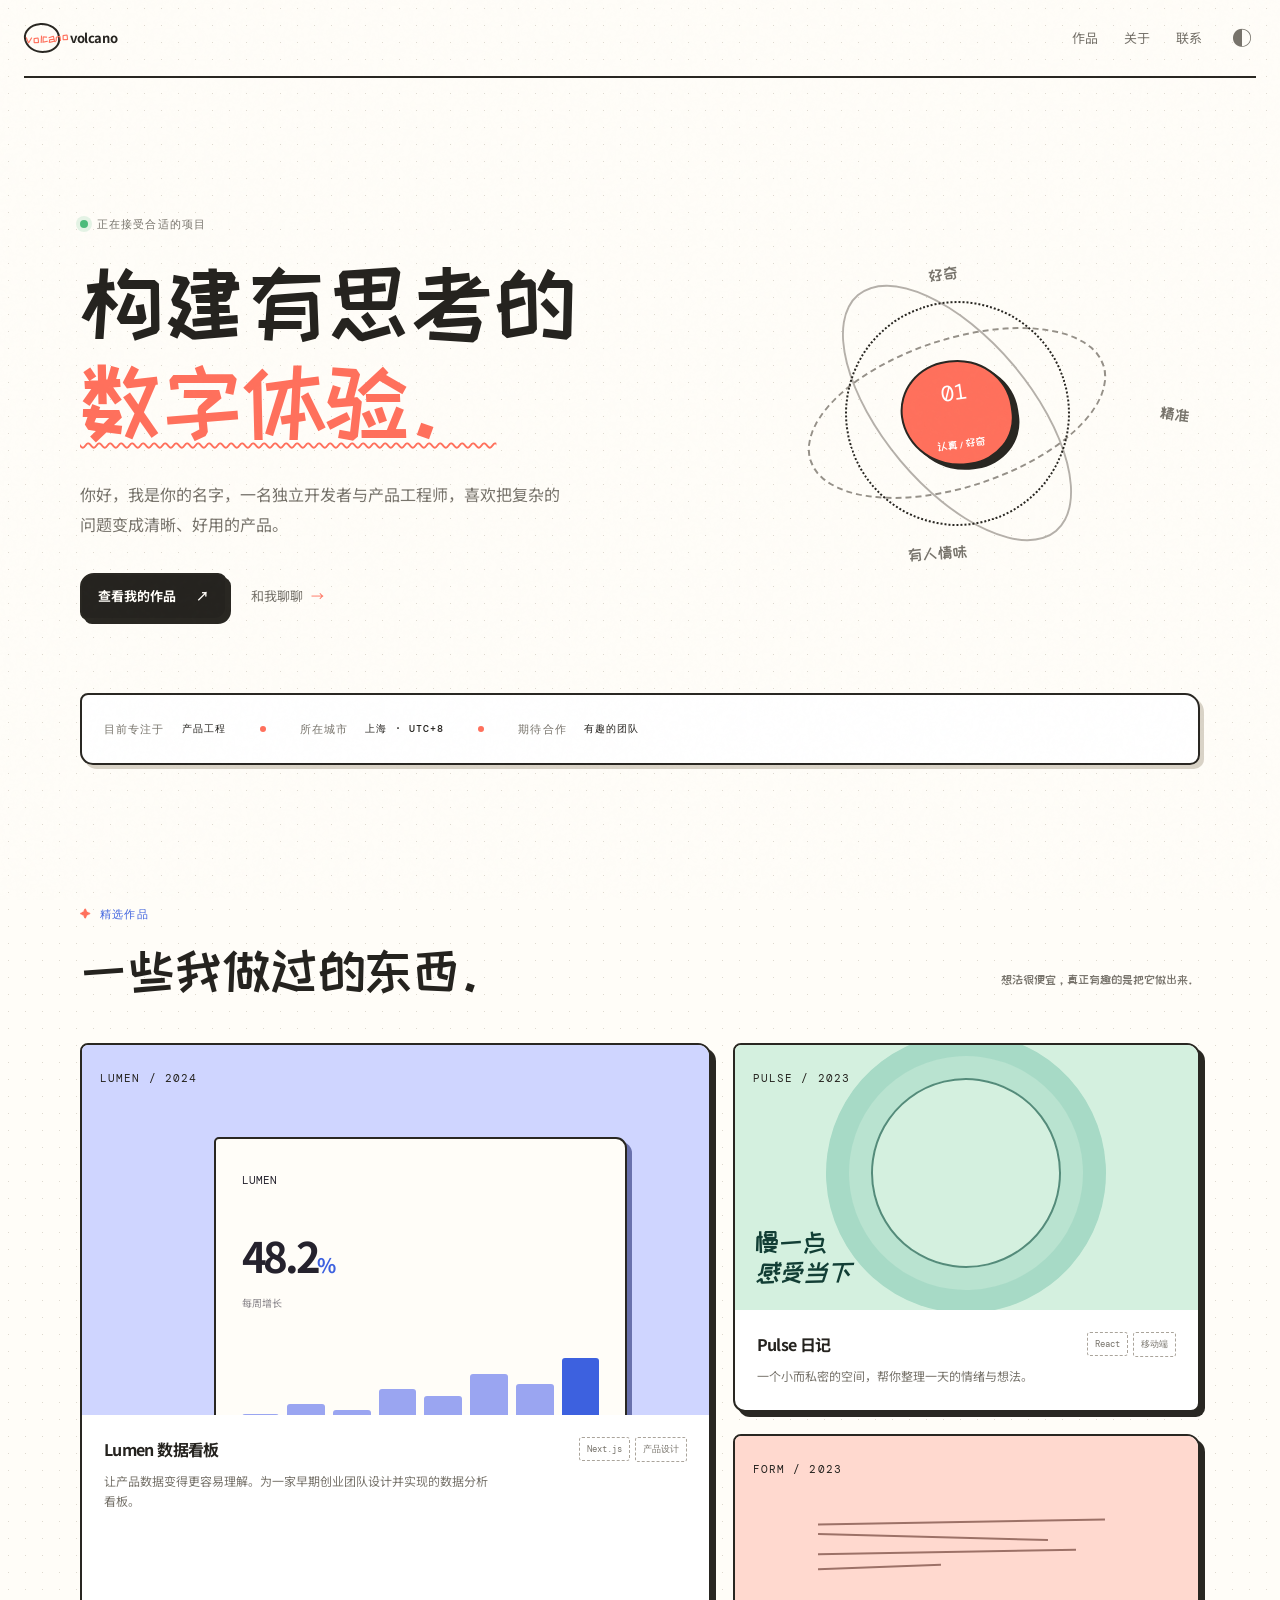
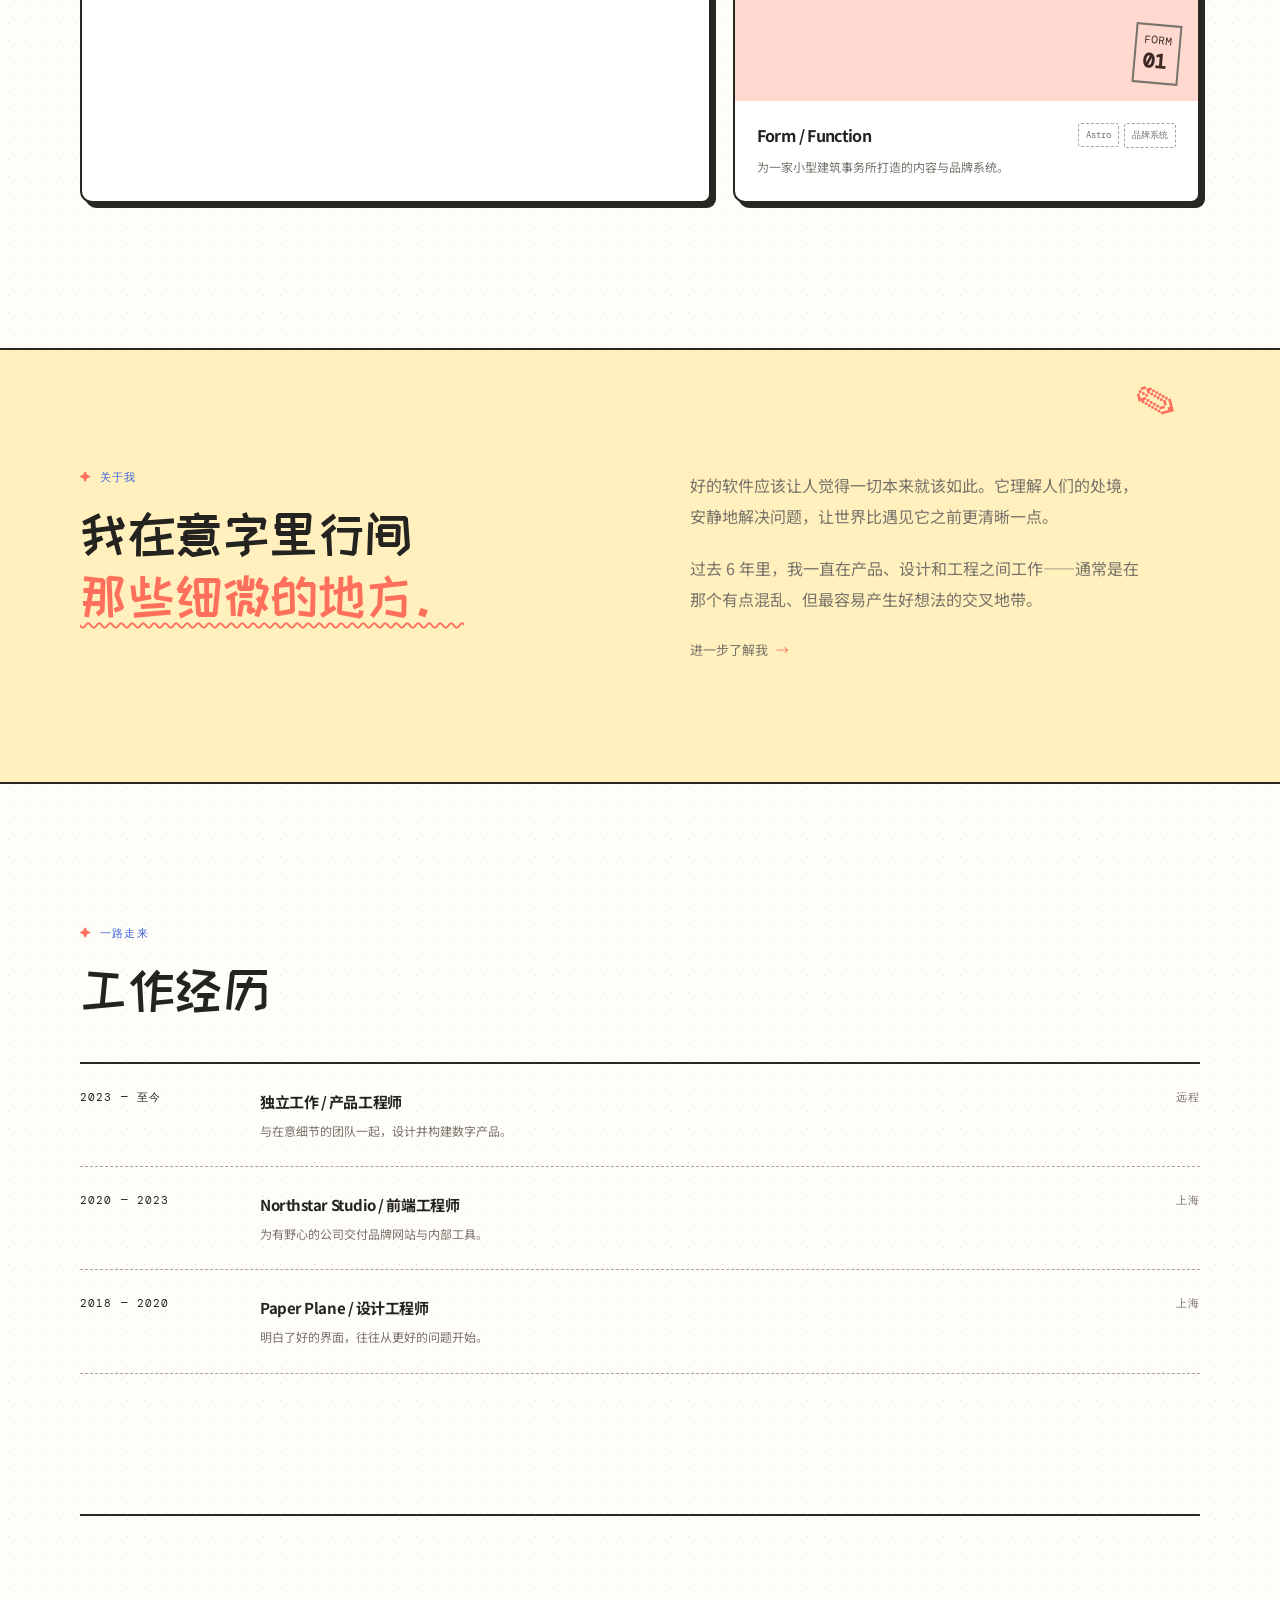
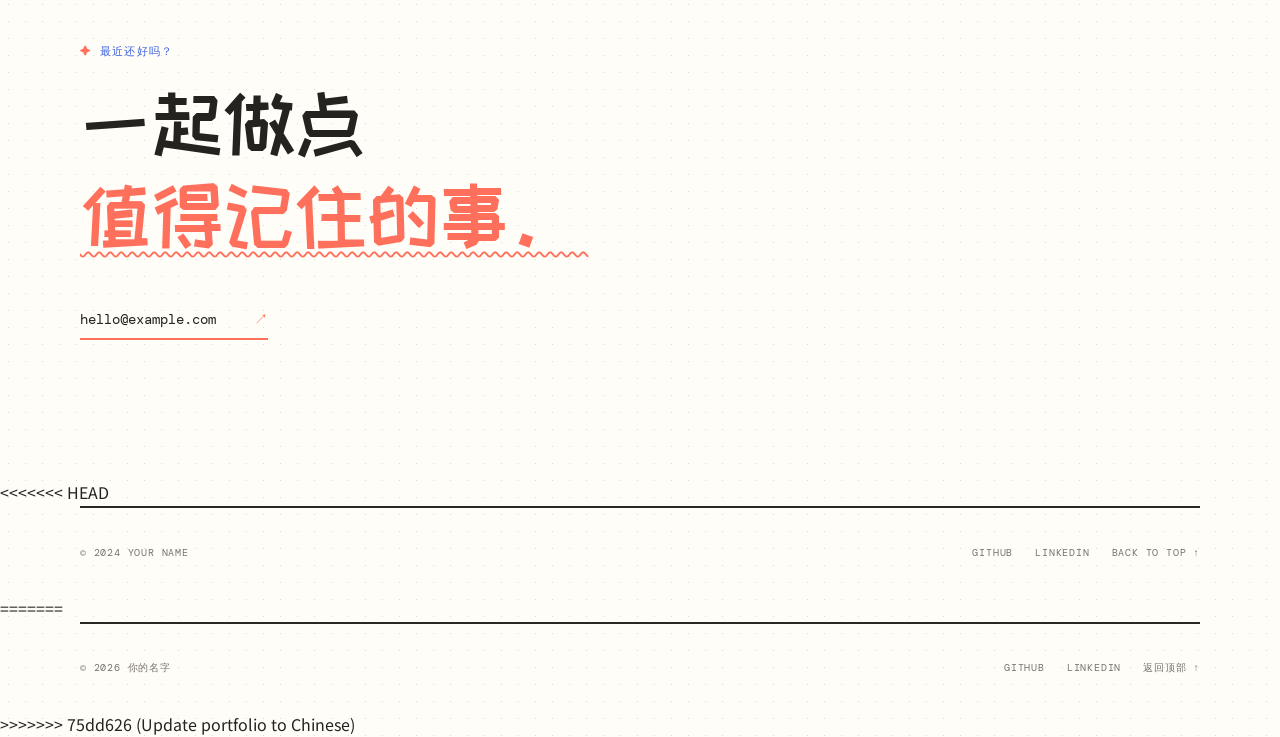
==== commit 8688f1c8: "Update index.html" ====
--- a/index.html
+++ b/index.html
@@ -3,8 +3,8 @@
   <head>
     <meta charset="UTF-8" />
     <meta name="viewport" content="width=device-width, initial-scale=1.0" />
-    <meta name="description" content="你的名字 — 独立开发者与产品工程师。" />
-    <title>你的名字 — 独立开发者</title>
+    <meta name="description" content="volcano — 独立开发者与产品工程师。" />
+    <title>volcano — 独立开发者</title>
     <link rel="preconnect" href="https://fonts.googleapis.com" />
     <link rel="preconnect" href="https://fonts.gstatic.com" crossorigin />
     <link href="https://fonts.googleapis.com/css2?family=DM+Mono:wght@400;500&family=Manrope:wght@400;500;600;700;800&family=Noto+Sans+SC:wght@400;500;600;700;800&family=Noto+Serif+SC:wght@400;500;600&family=ZCOOL+KuaiLe&display=swap" rel="stylesheet" />
@@ -13,7 +13,7 @@
   <body>
     <div class="noise" aria-hidden="true"></div>
     <header class="site-header">
-      <a class="brand" href="#top" aria-label="返回首页"><span class="brand-mark">你名</span><span>你的名字</span></a>
+      <a class="brand" href="#top" aria-label="返回首页"><span class="brand-mark">volcano</span><span>volcano</span></a>
       <nav class="nav" aria-label="主导航">
         <a href="#work">作品</a><a href="#about">关于</a><a href="#contact">联系</a>
         <button class="theme-toggle" type="button" aria-label="切换颜色主题" title="切换主题"><span>◐</span></button>
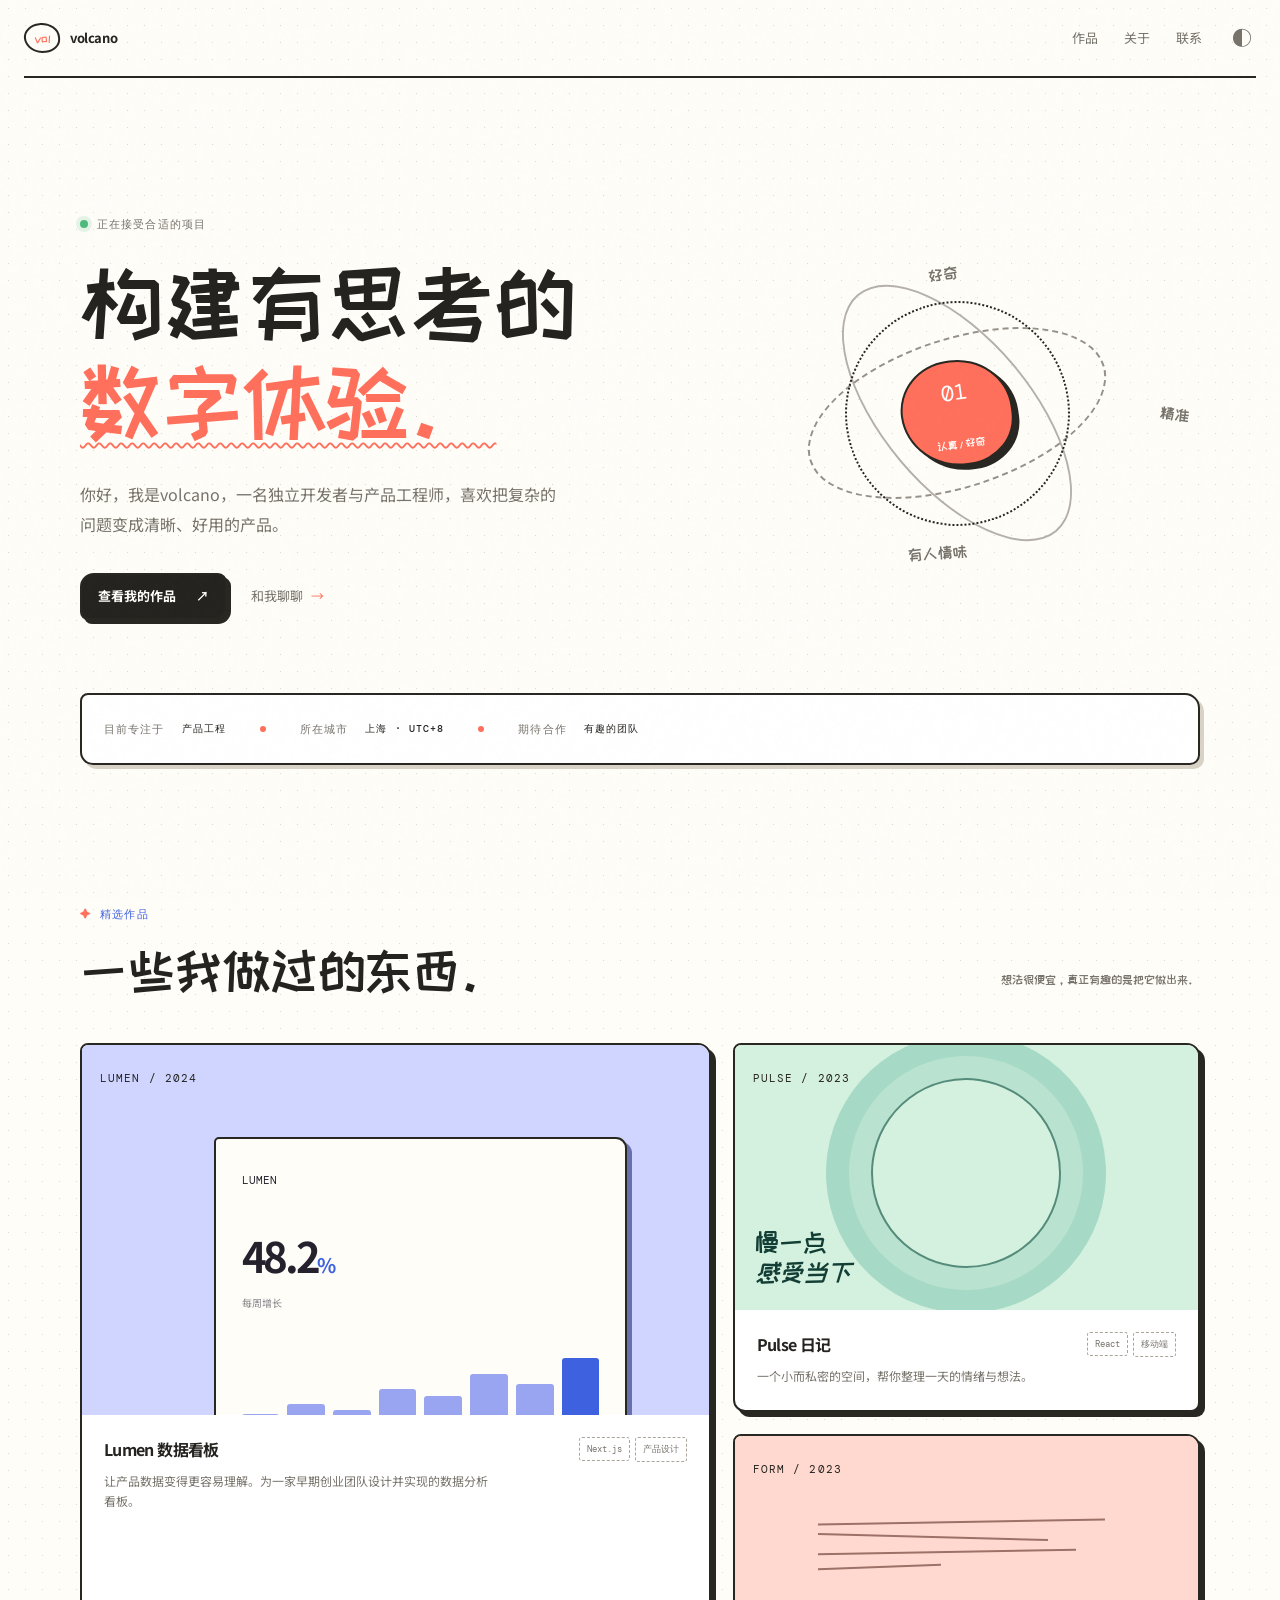
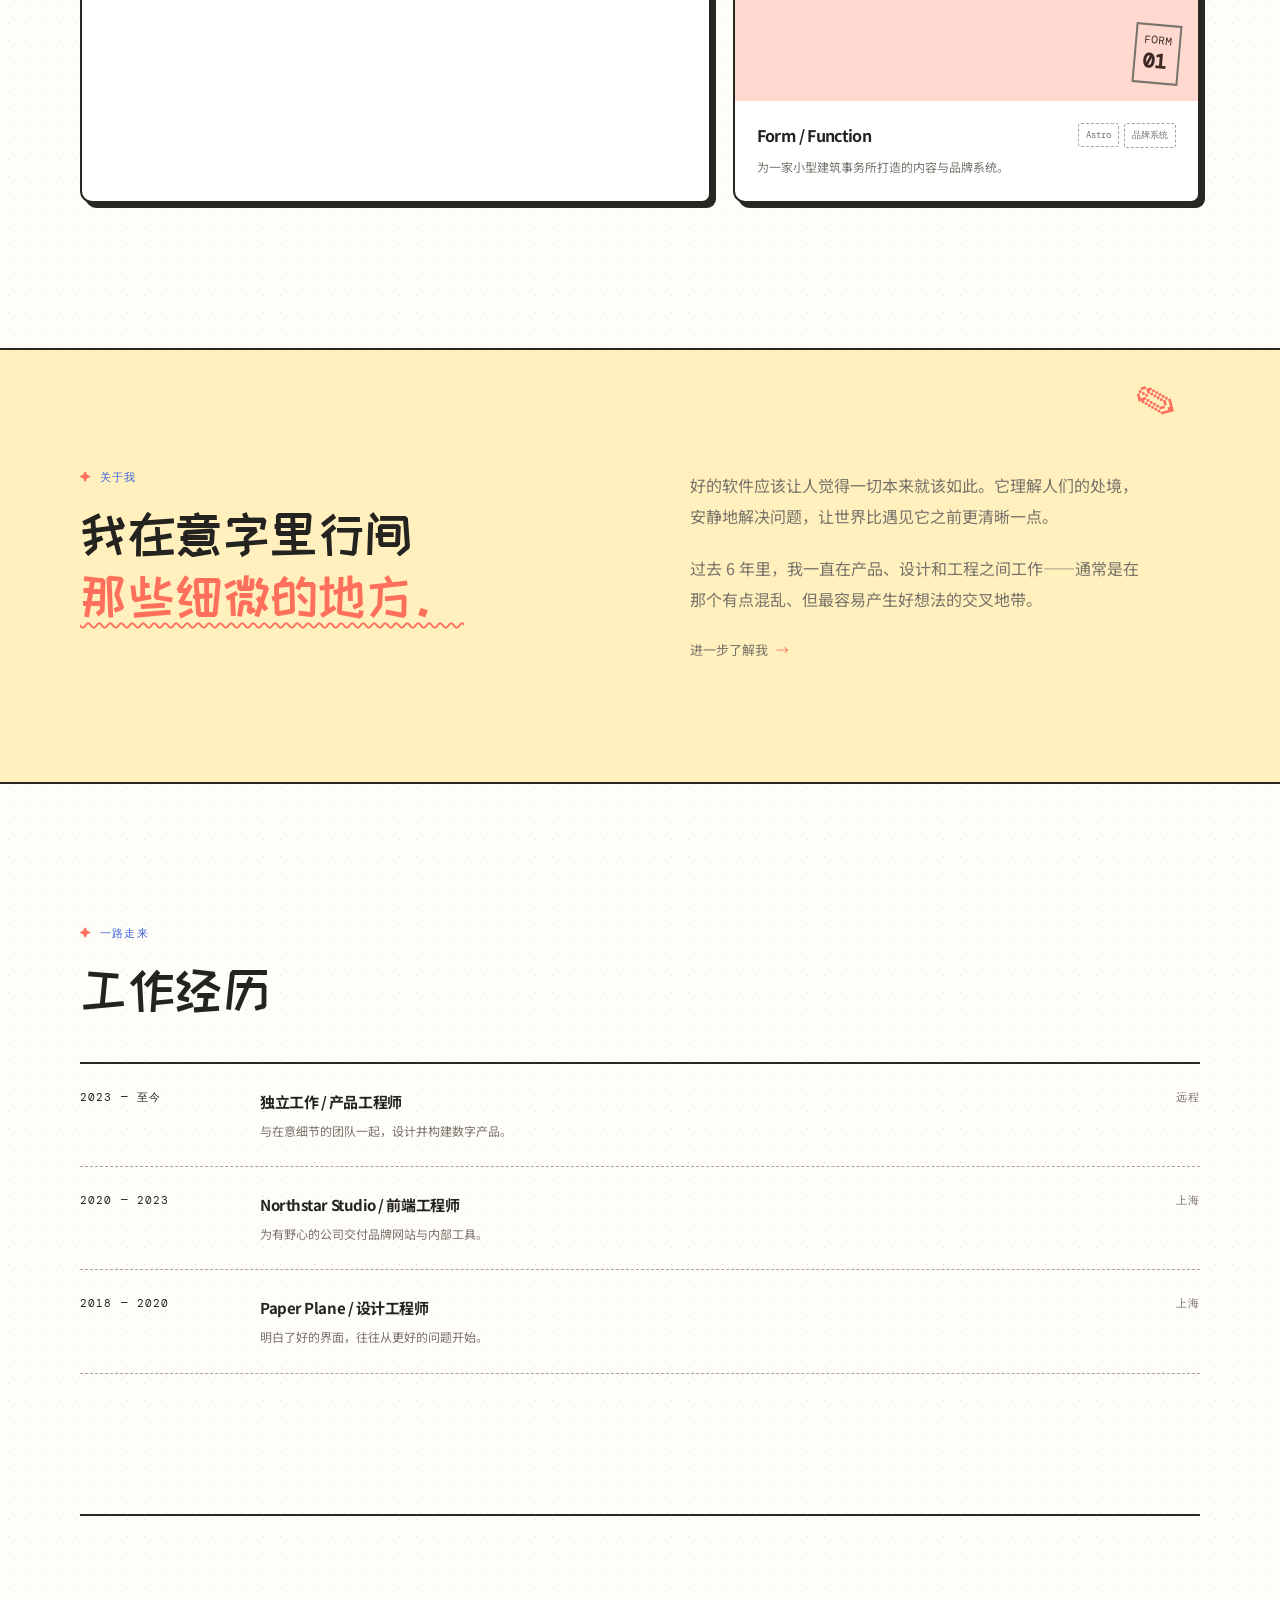
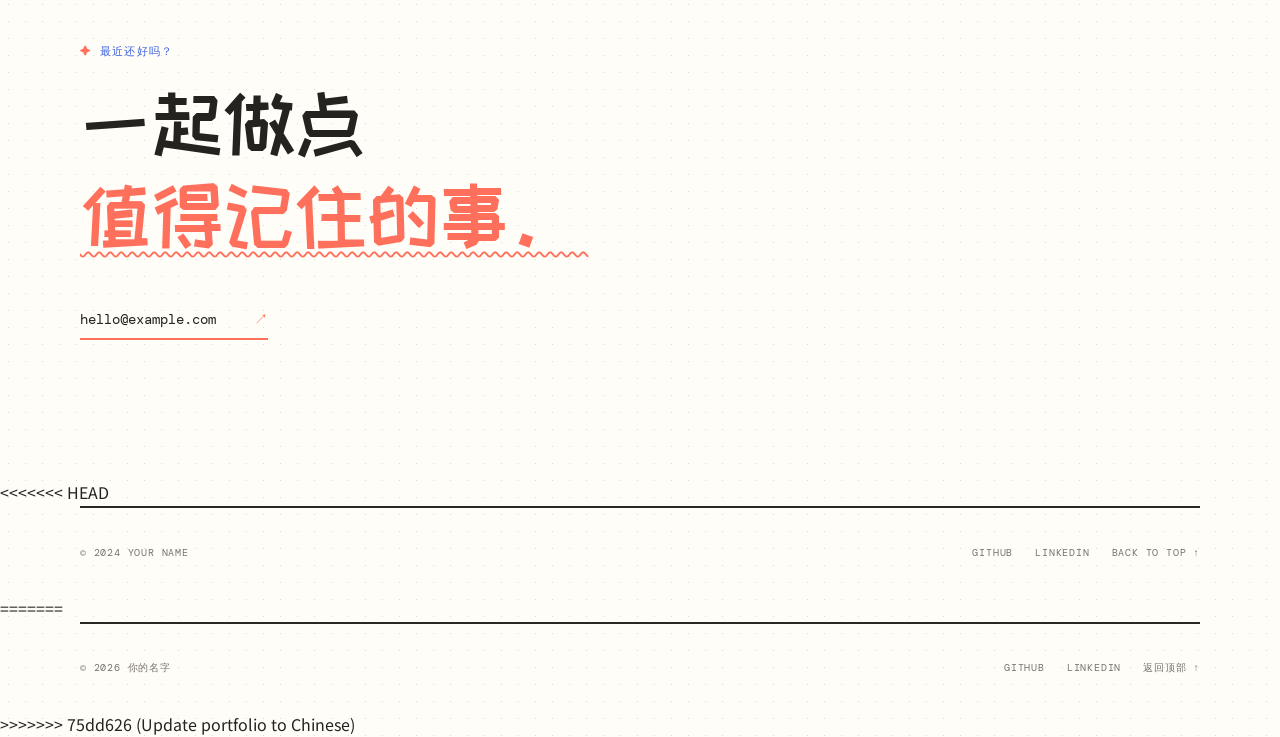
==== commit b9183068: "Update index.html" ====
--- a/index.html
+++ b/index.html
@@ -3,7 +3,7 @@
   <head>
     <meta charset="UTF-8" />
     <meta name="viewport" content="width=device-width, initial-scale=1.0" />
-    <meta name="description" content="volcano — 独立开发者与产品工程师。" />
+    <meta name="description" content="volcano — 独立开发者与数据分析师。" />
     <title>volcano — 独立开发者</title>
     <link rel="preconnect" href="https://fonts.googleapis.com" />
     <link rel="preconnect" href="https://fonts.gstatic.com" crossorigin />
@@ -13,7 +13,7 @@
   <body>
     <div class="noise" aria-hidden="true"></div>
     <header class="site-header">
-      <a class="brand" href="#top" aria-label="返回首页"><span class="brand-mark">volcano</span><span>volcano</span></a>
+      <a class="brand" href="#top" aria-label="返回首页"><span class="brand-mark">vol</span><span>volcano</span></a>
       <nav class="nav" aria-label="主导航">
         <a href="#work">作品</a><a href="#about">关于</a><a href="#contact">联系</a>
         <button class="theme-toggle" type="button" aria-label="切换颜色主题" title="切换主题"><span>◐</span></button>
@@ -25,7 +25,7 @@
         <div class="hero-copy">
           <p class="eyebrow"><span class="status-dot"></span> 正在接受合适的项目</p>
           <h1 id="hero-title">构建有思考的<br /><em>数字体验。</em></h1>
-          <p class="hero-intro">你好，我是你的名字，一名独立开发者与产品工程师，喜欢把复杂的问题变成清晰、好用的产品。</p>
+          <p class="hero-intro">你好，我是volcano，一名独立开发者与产品工程师，喜欢把复杂的问题变成清晰、好用的产品。</p>
           <div class="hero-actions"><a class="button button-primary" href="#work">查看我的作品 <span>↗</span></a><a class="text-link" href="mailto:hello@example.com">和我聊聊 <span>→</span></a></div>
         </div>
         <div class="hero-orbit" aria-label="装饰性轨道图形"><div class="orbit orbit-one"></div><div class="orbit orbit-two"></div><div class="orbit orbit-three"></div><div class="orbit-core"><span>01</span><small>认真 / 好奇</small></div><span class="orbit-label label-top">好奇</span><span class="orbit-label label-right">精准</span><span class="orbit-label label-bottom">有人情味</span></div>
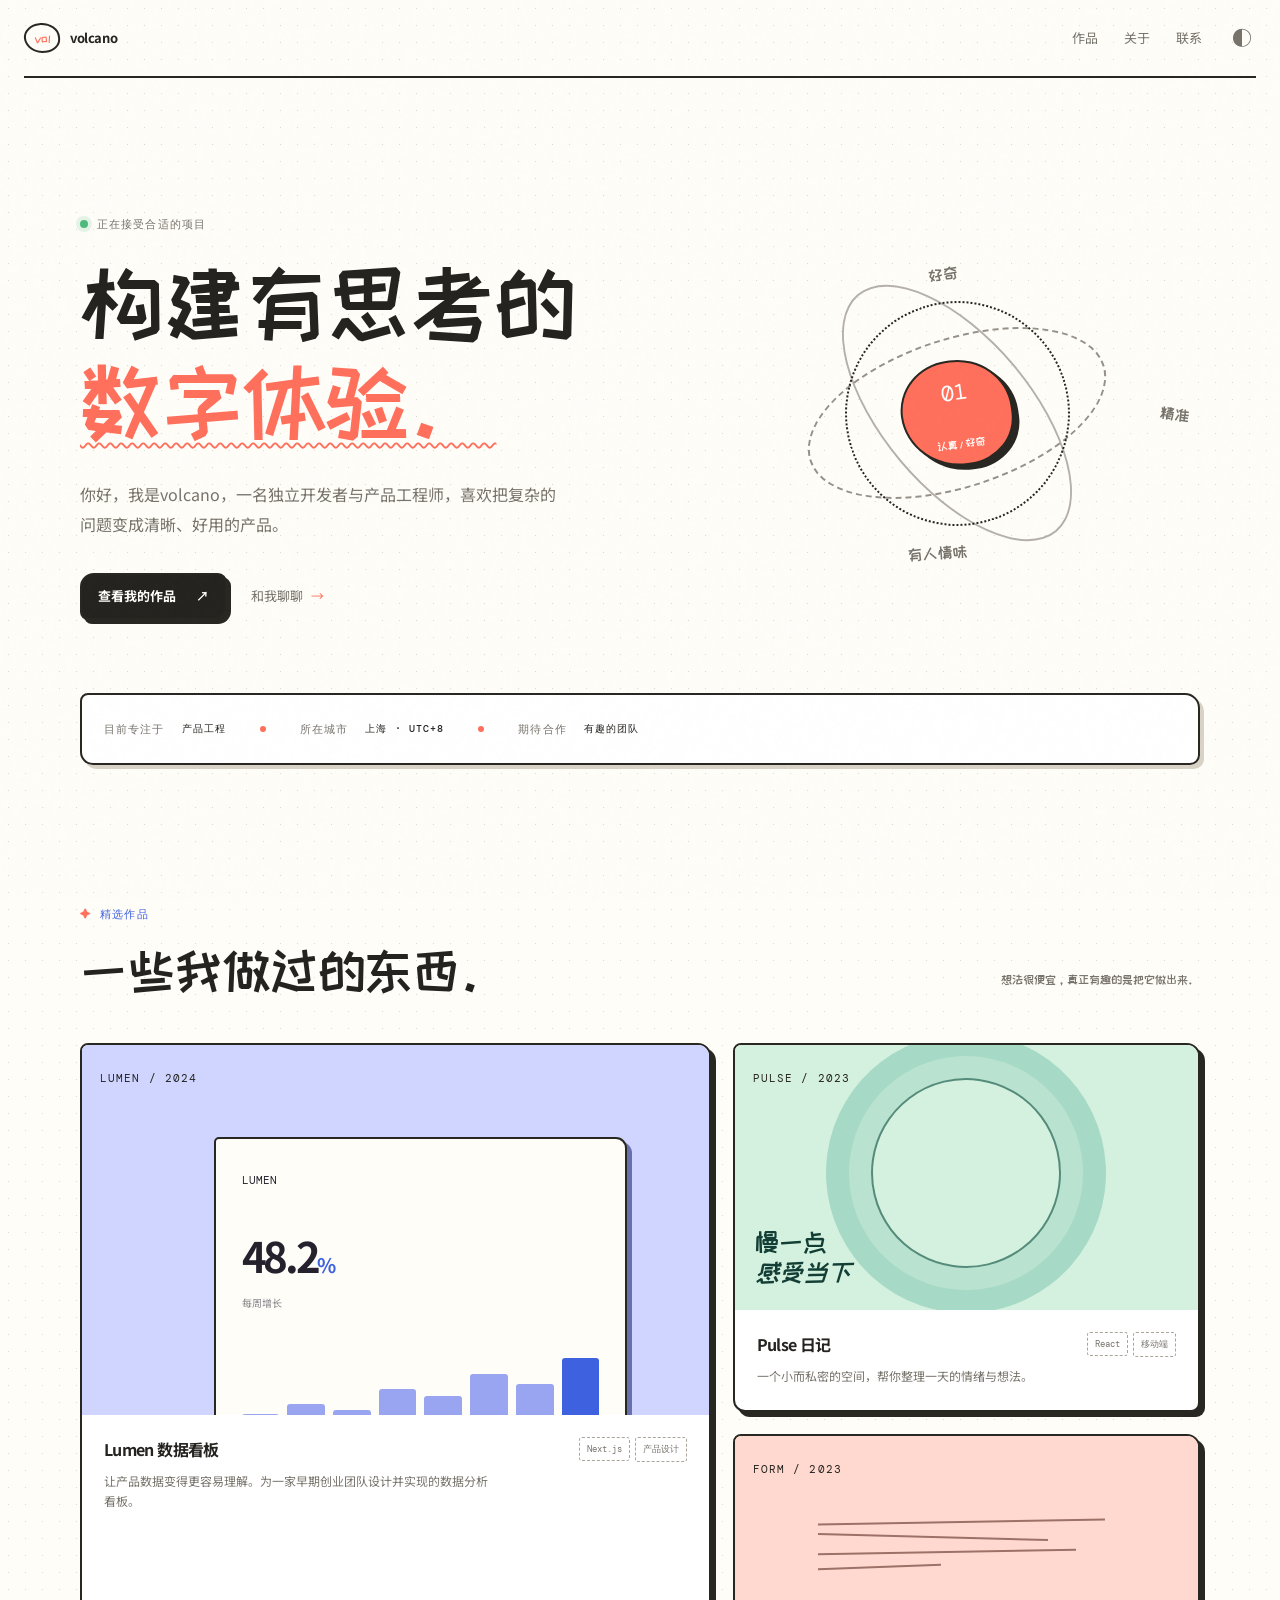
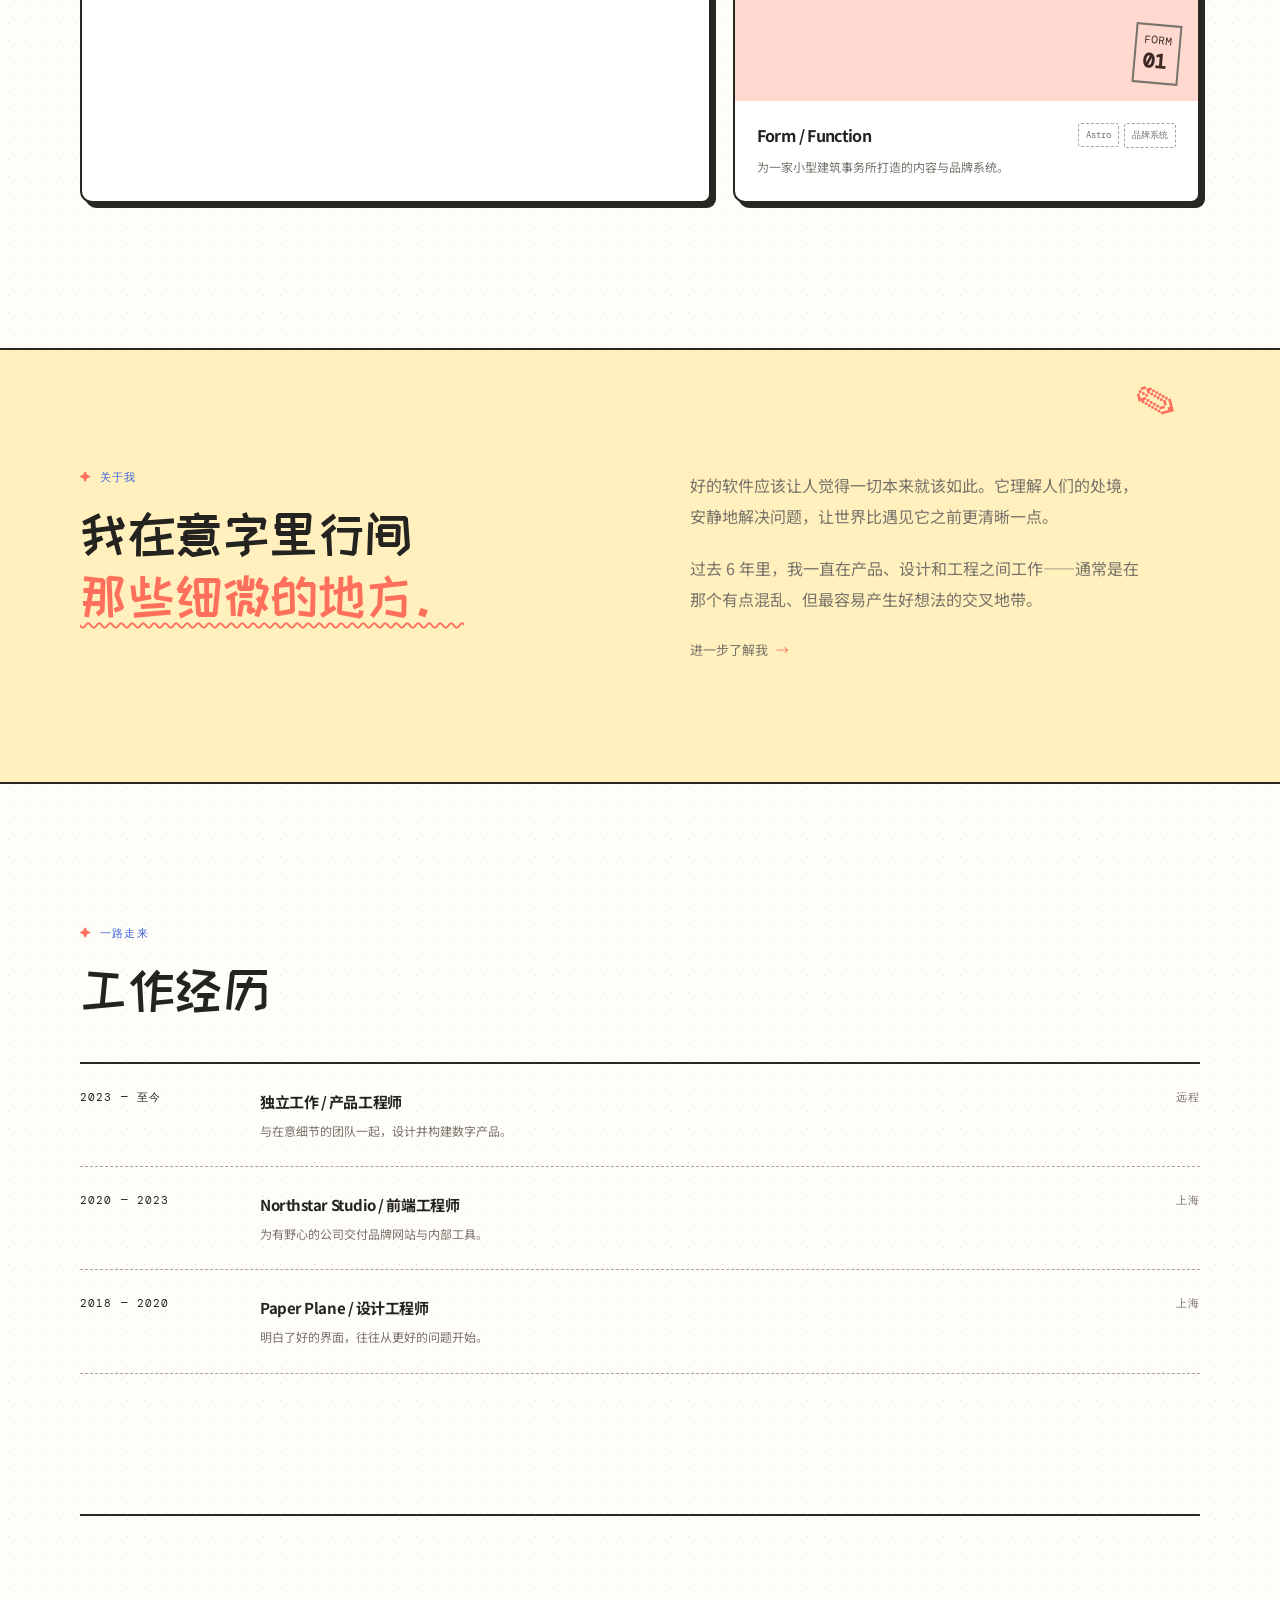
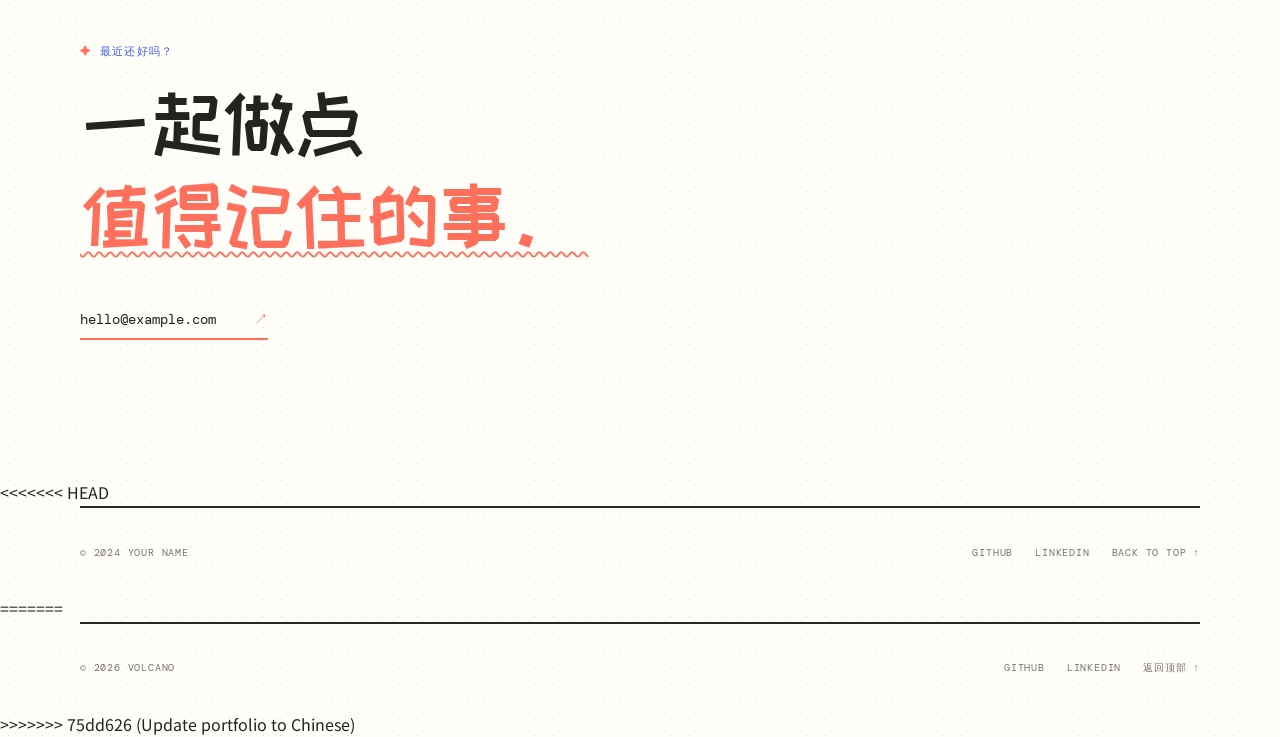
==== commit b68e2c52: "Update index.html" ====
--- a/index.html
+++ b/index.html
@@ -52,7 +52,7 @@
 <<<<<<< HEAD
     <footer class="site-footer wrap"><span>© 2024 Your Name</span><div><a href="https://zhangsan.github.io" target="_blank" rel="noreferrer">GitHub</a><a href="https://www.linkedin.com/" target="_blank" rel="noreferrer">LinkedIn</a><a href="#top">Back to top ↑</a></div></footer>
 =======
-    <footer class="site-footer wrap"><span>© 2026 你的名字</span><div><a href="https://volcano-111.github.io/" target="_blank" rel="noreferrer">GitHub</a><a href="https://www.linkedin.com/" target="_blank" rel="noreferrer">LinkedIn</a><a href="#top">返回顶部 ↑</a></div></footer>
+    <footer class="site-footer wrap"><span>© 2026 volcano</span><div><a href="https://volcano-111.github.io/" target="_blank" rel="noreferrer">GitHub</a><a href="https://www.linkedin.com/" target="_blank" rel="noreferrer">LinkedIn</a><a href="#top">返回顶部 ↑</a></div></footer>
 >>>>>>> 75dd626 (Update portfolio to Chinese)
     <script src="script.js"></script>
   </body>
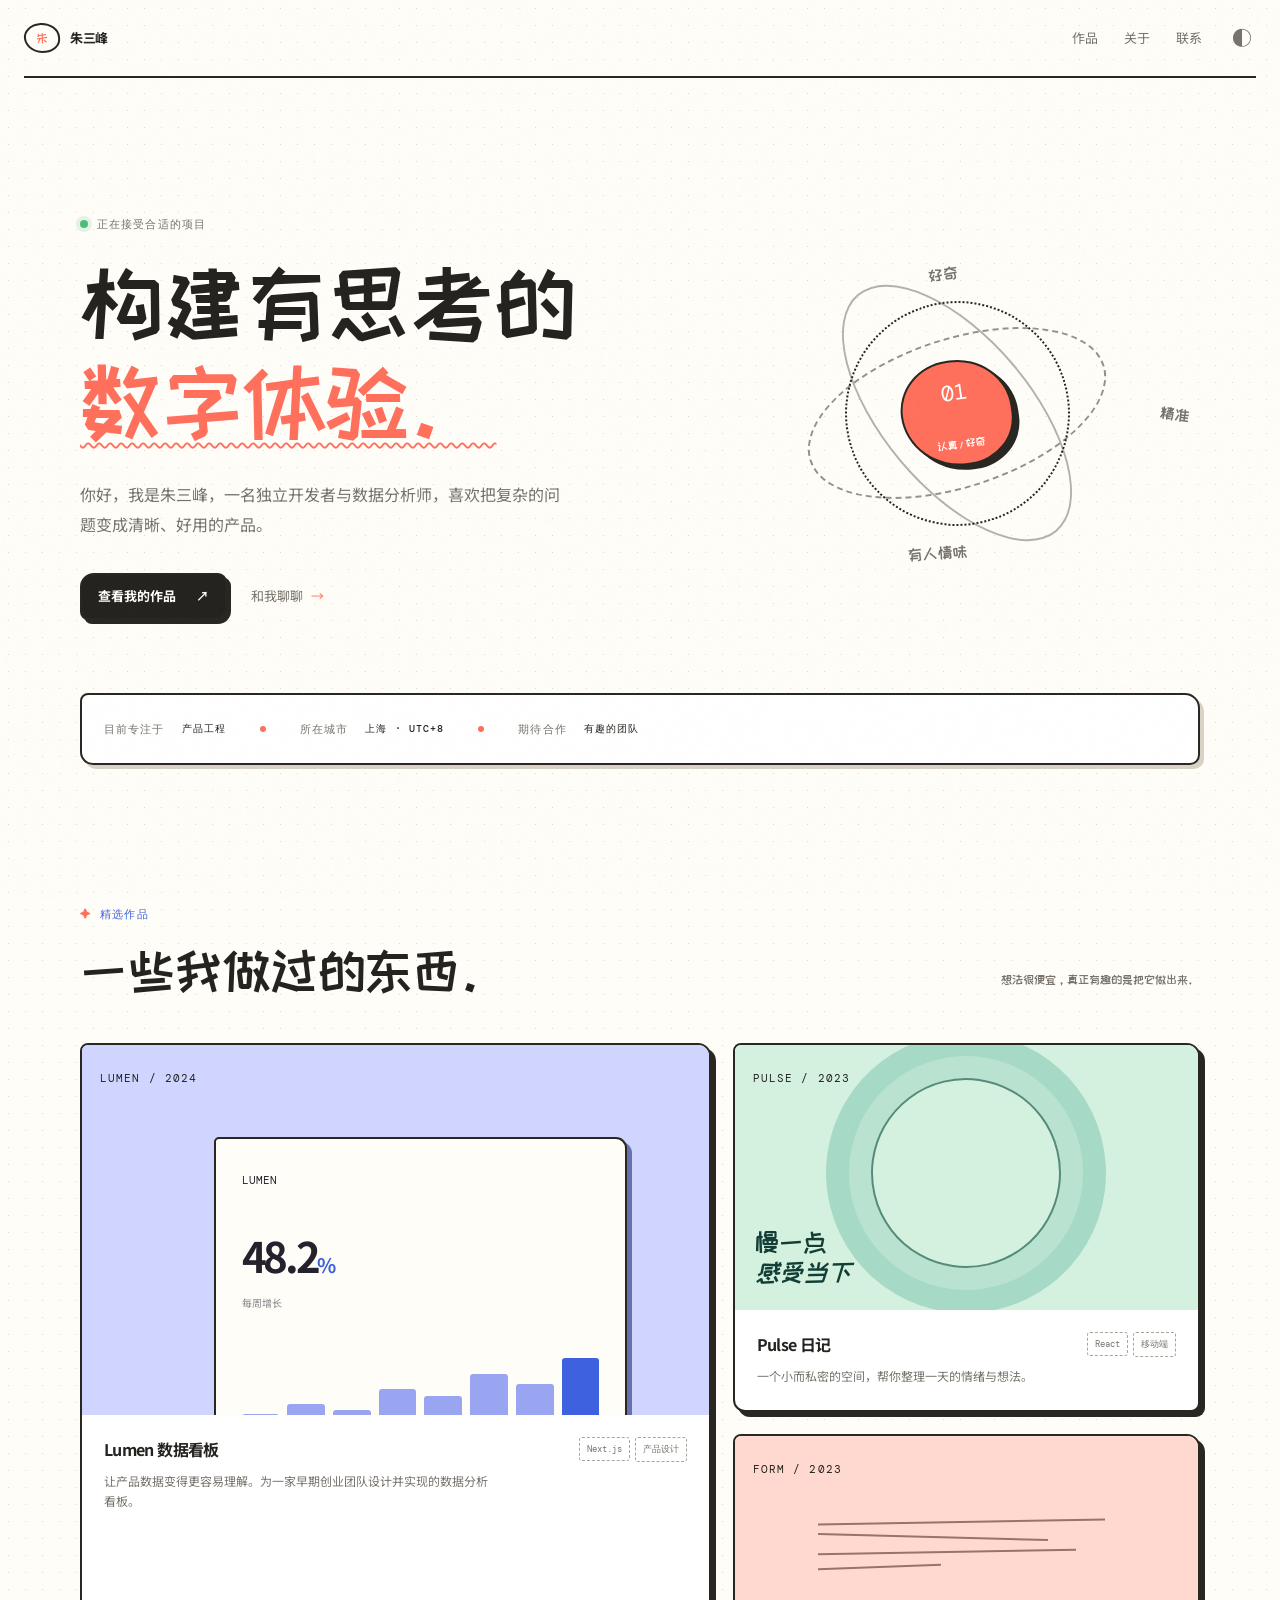
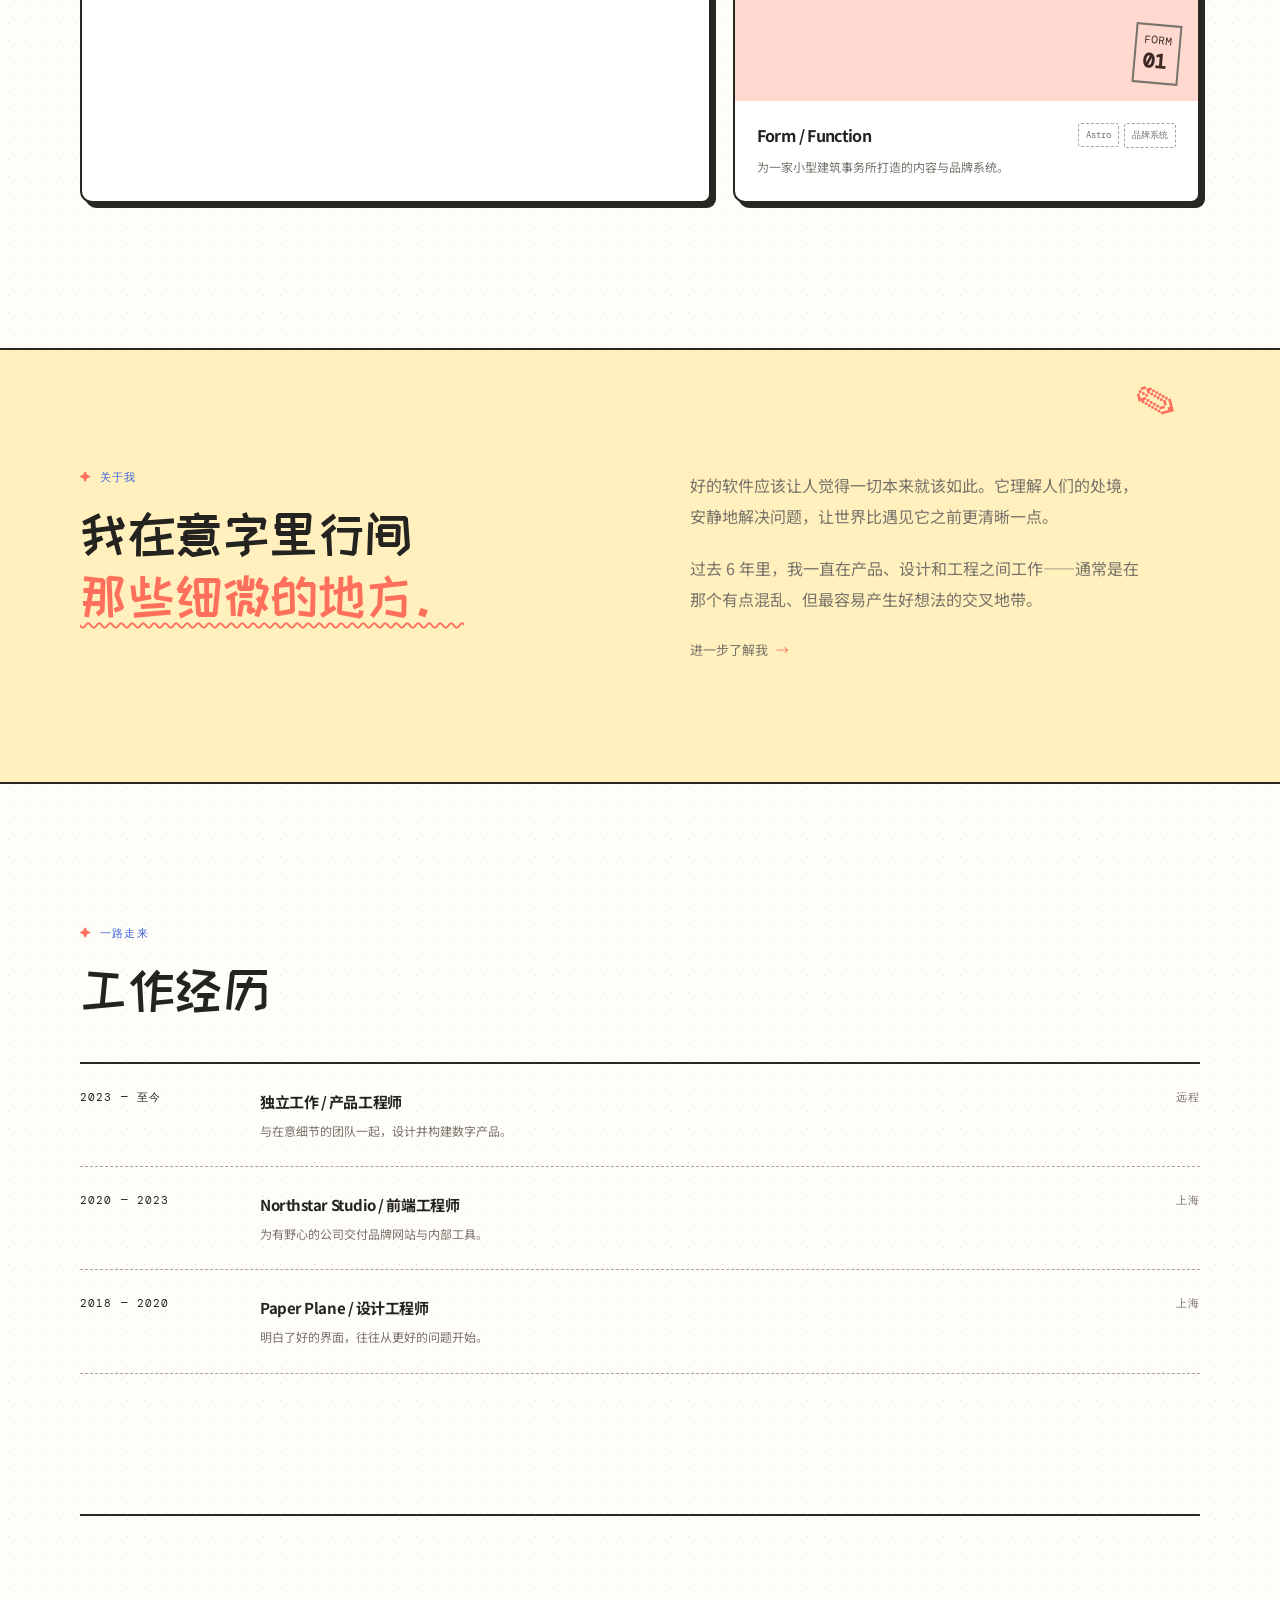
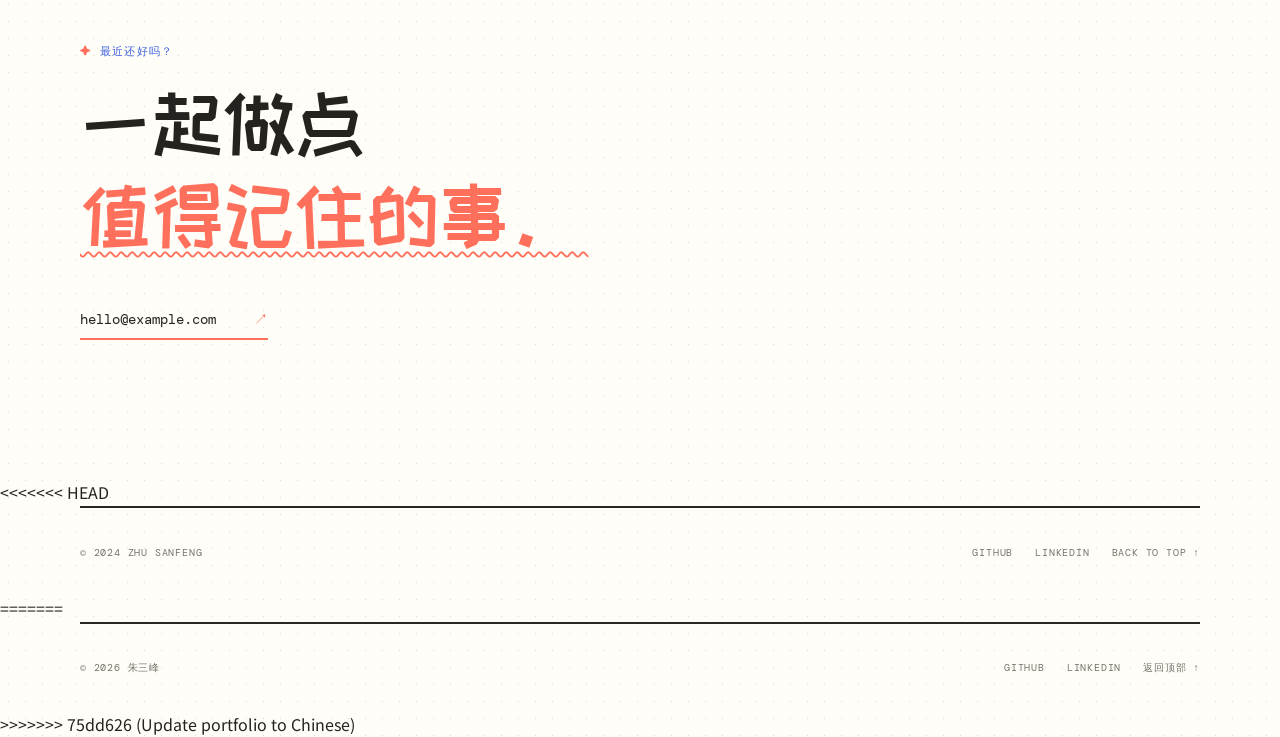
==== commit 2240b959: "Update index.html" ====
--- a/index.html
+++ b/index.html
@@ -3,8 +3,8 @@
   <head>
     <meta charset="UTF-8" />
     <meta name="viewport" content="width=device-width, initial-scale=1.0" />
-    <meta name="description" content="volcano — 独立开发者与数据分析师。" />
-    <title>volcano — 独立开发者</title>
+    <meta name="description" content="朱三峰 — 独立开发者与产品工程师。" />
+    <title>朱三峰 — 独立开发者</title>
     <link rel="preconnect" href="https://fonts.googleapis.com" />
     <link rel="preconnect" href="https://fonts.gstatic.com" crossorigin />
     <link href="https://fonts.googleapis.com/css2?family=DM+Mono:wght@400;500&family=Manrope:wght@400;500;600;700;800&family=Noto+Sans+SC:wght@400;500;600;700;800&family=Noto+Serif+SC:wght@400;500;600&family=ZCOOL+KuaiLe&display=swap" rel="stylesheet" />
@@ -13,7 +13,7 @@
   <body>
     <div class="noise" aria-hidden="true"></div>
     <header class="site-header">
-      <a class="brand" href="#top" aria-label="返回首页"><span class="brand-mark">vol</span><span>volcano</span></a>
+      <a class="brand" href="#top" aria-label="返回首页"><span class="brand-mark">朱</span><span>朱三峰</span></a>
       <nav class="nav" aria-label="主导航">
         <a href="#work">作品</a><a href="#about">关于</a><a href="#contact">联系</a>
         <button class="theme-toggle" type="button" aria-label="切换颜色主题" title="切换主题"><span>◐</span></button>
@@ -25,7 +25,7 @@
         <div class="hero-copy">
           <p class="eyebrow"><span class="status-dot"></span> 正在接受合适的项目</p>
           <h1 id="hero-title">构建有思考的<br /><em>数字体验。</em></h1>
-          <p class="hero-intro">你好，我是volcano，一名独立开发者与产品工程师，喜欢把复杂的问题变成清晰、好用的产品。</p>
+          <p class="hero-intro">你好，我是朱三峰，一名独立开发者与数据分析师，喜欢把复杂的问题变成清晰、好用的产品。</p>
           <div class="hero-actions"><a class="button button-primary" href="#work">查看我的作品 <span>↗</span></a><a class="text-link" href="mailto:hello@example.com">和我聊聊 <span>→</span></a></div>
         </div>
         <div class="hero-orbit" aria-label="装饰性轨道图形"><div class="orbit orbit-one"></div><div class="orbit orbit-two"></div><div class="orbit orbit-three"></div><div class="orbit-core"><span>01</span><small>认真 / 好奇</small></div><span class="orbit-label label-top">好奇</span><span class="orbit-label label-right">精准</span><span class="orbit-label label-bottom">有人情味</span></div>
@@ -50,9 +50,9 @@
     </main>
 
 <<<<<<< HEAD
-    <footer class="site-footer wrap"><span>© 2024 Your Name</span><div><a href="https://zhangsan.github.io" target="_blank" rel="noreferrer">GitHub</a><a href="https://www.linkedin.com/" target="_blank" rel="noreferrer">LinkedIn</a><a href="#top">Back to top ↑</a></div></footer>
+    <footer class="site-footer wrap"><span>© 2024 zhu sanfeng</span><div><a href="https://zhangsan.github.io" target="_blank" rel="noreferrer">GitHub</a><a href="https://www.linkedin.com/" target="_blank" rel="noreferrer">LinkedIn</a><a href="#top">Back to top ↑</a></div></footer>
 =======
-    <footer class="site-footer wrap"><span>© 2026 volcano</span><div><a href="https://volcano-111.github.io/" target="_blank" rel="noreferrer">GitHub</a><a href="https://www.linkedin.com/" target="_blank" rel="noreferrer">LinkedIn</a><a href="#top">返回顶部 ↑</a></div></footer>
+    <footer class="site-footer wrap"><span>© 2026 朱三峰</span><div><a href="https://volcano-111.github.io/" target="_blank" rel="noreferrer">GitHub</a><a href="https://www.linkedin.com/" target="_blank" rel="noreferrer">LinkedIn</a><a href="#top">返回顶部 ↑</a></div></footer>
 >>>>>>> 75dd626 (Update portfolio to Chinese)
     <script src="script.js"></script>
   </body>
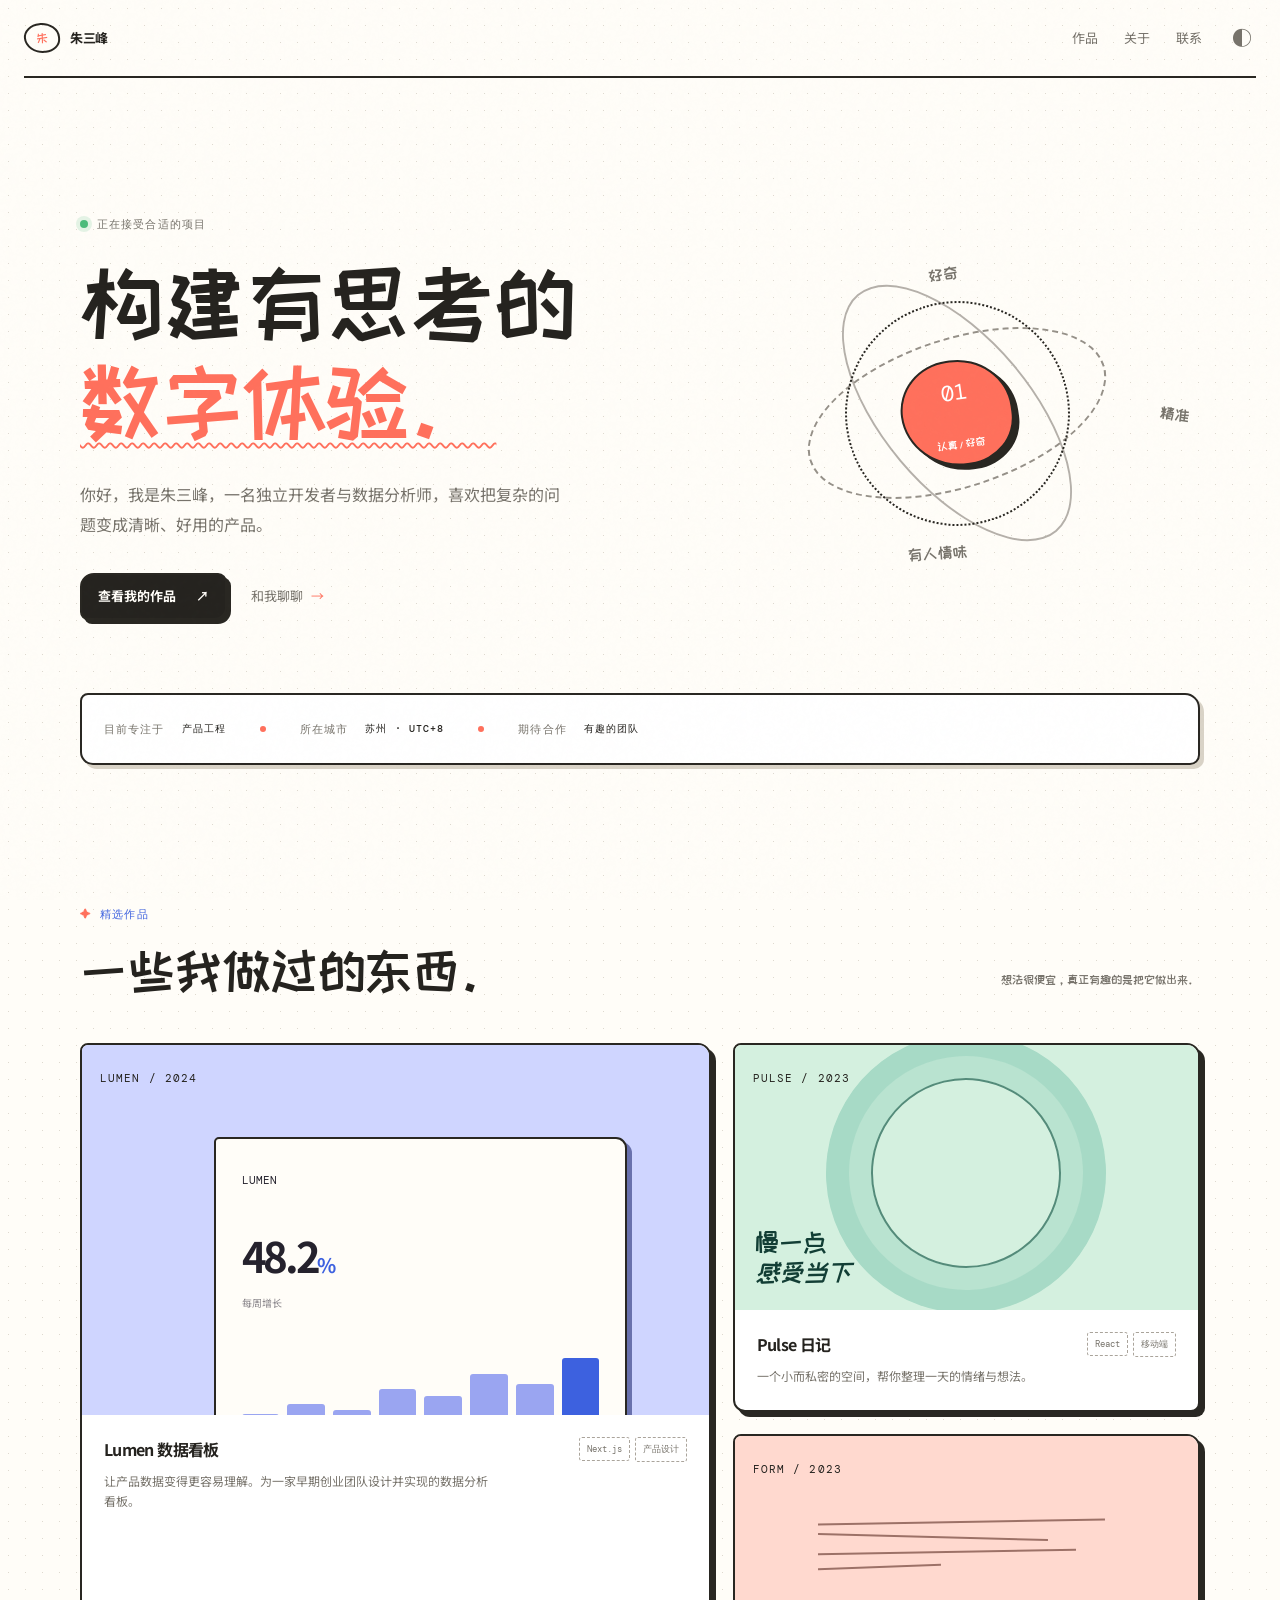
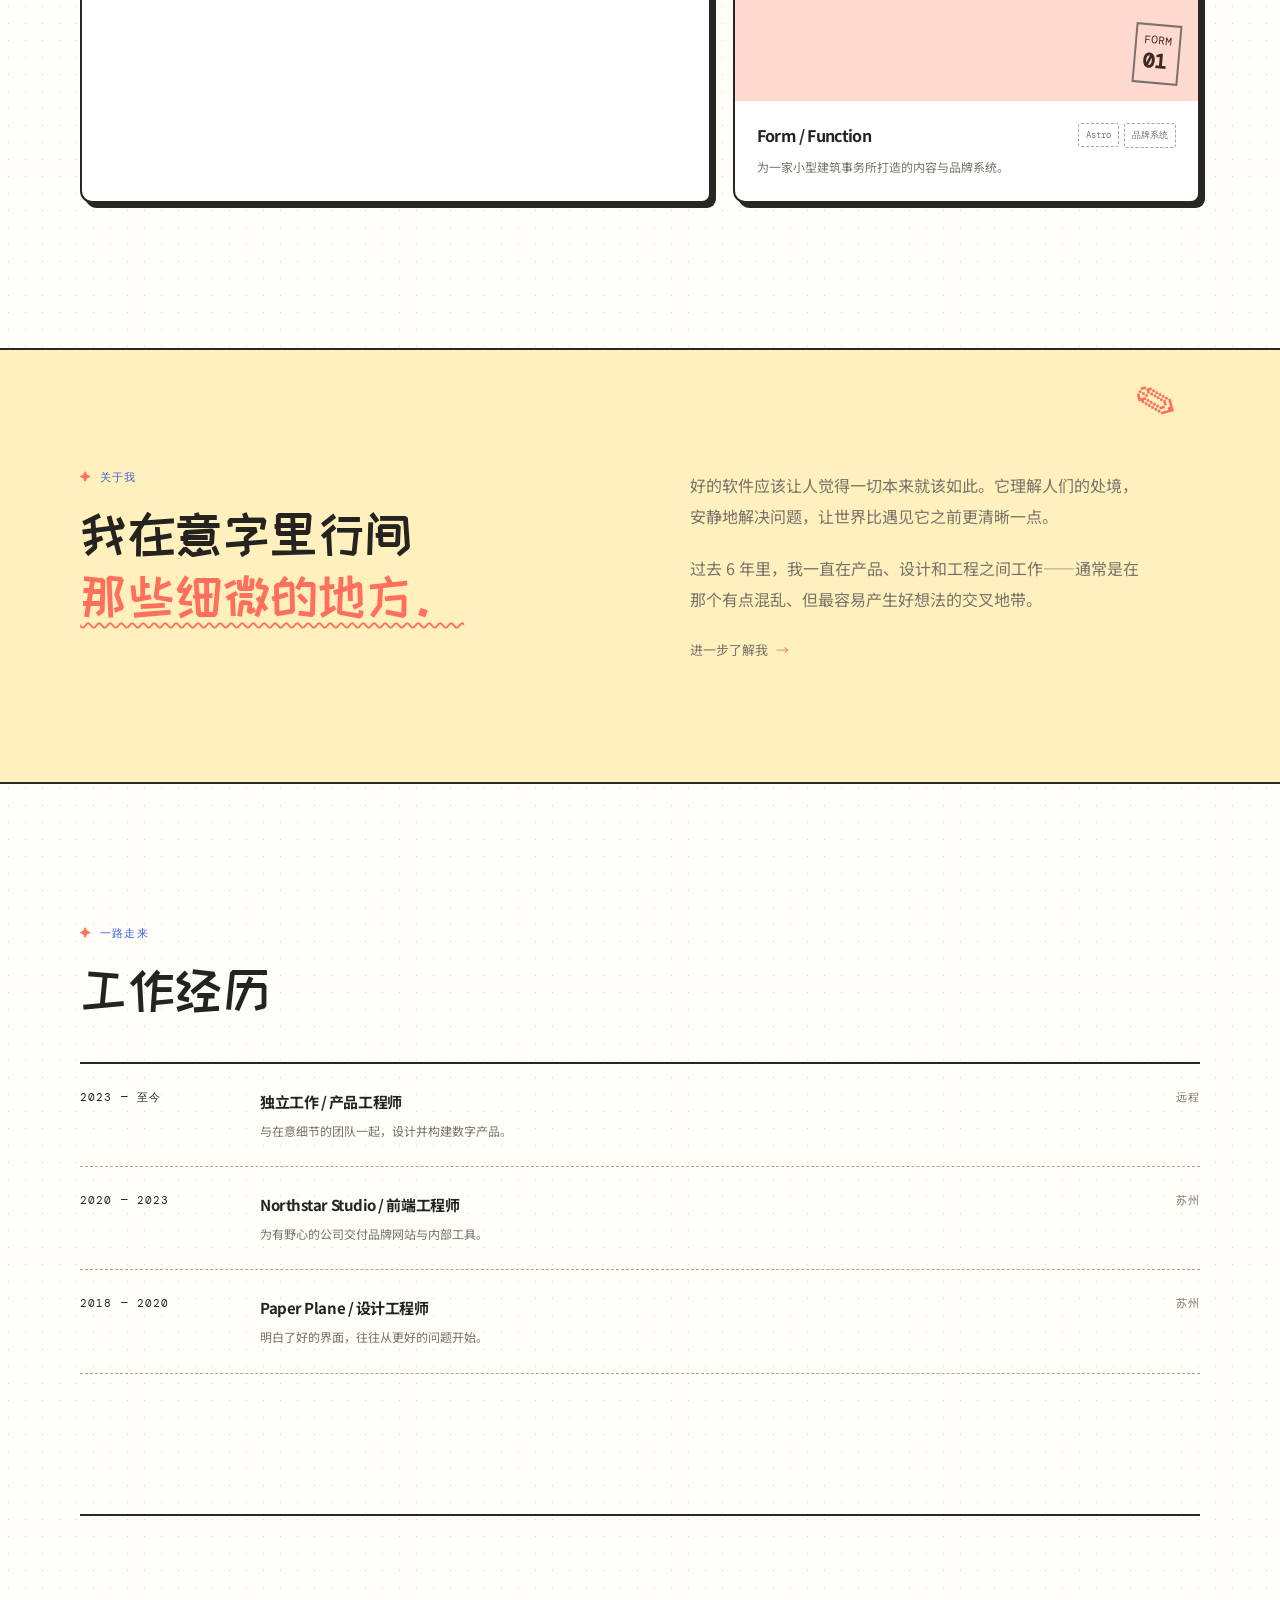
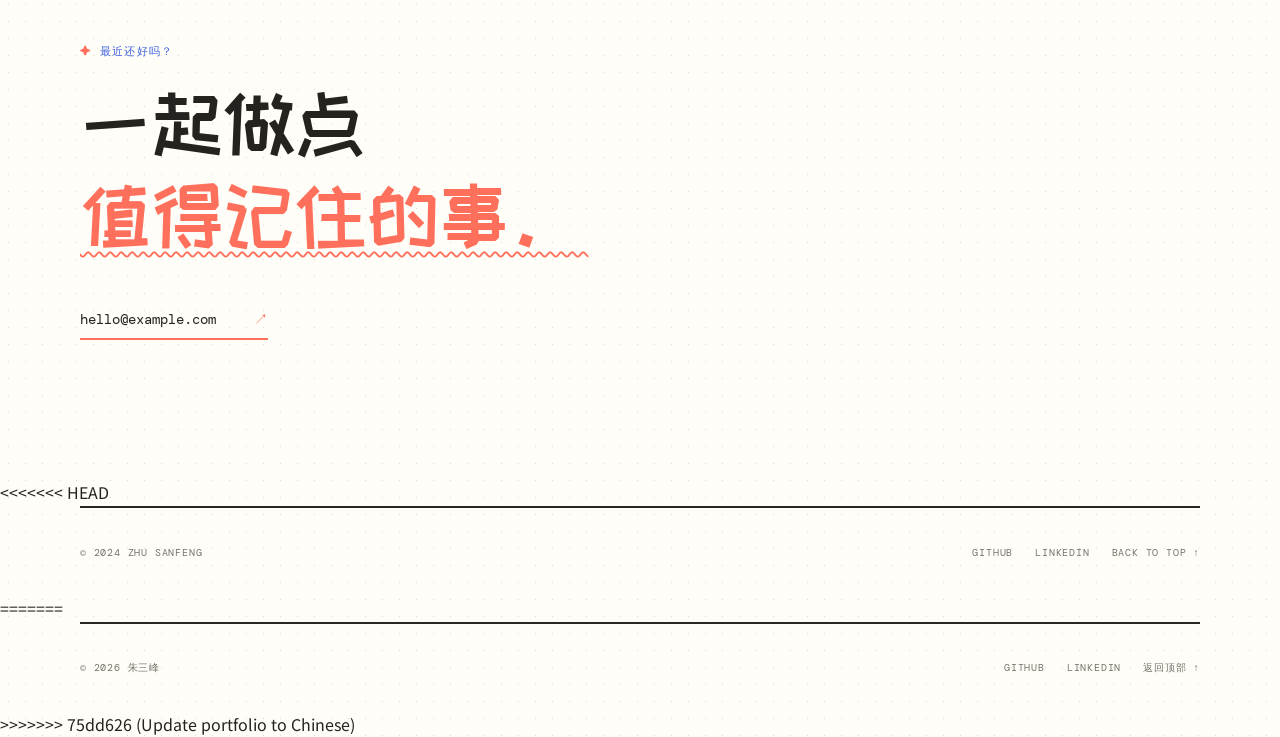
==== commit 09b5b540: "Update index.html" ====
--- a/index.html
+++ b/index.html
@@ -31,7 +31,7 @@
         <div class="hero-orbit" aria-label="装饰性轨道图形"><div class="orbit orbit-one"></div><div class="orbit orbit-two"></div><div class="orbit orbit-three"></div><div class="orbit-core"><span>01</span><small>认真 / 好奇</small></div><span class="orbit-label label-top">好奇</span><span class="orbit-label label-right">精准</span><span class="orbit-label label-bottom">有人情味</span></div>
       </section>
 
-      <section class="signal-bar wrap" aria-label="当前状态"><span>目前专注于</span><strong>产品工程</strong><i></i><span>所在城市</span><strong>上海 · UTC+8</strong><i></i><span>期待合作</span><strong>有趣的团队</strong></section>
+      <section class="signal-bar wrap" aria-label="当前状态"><span>目前专注于</span><strong>产品工程</strong><i></i><span>所在城市</span><strong>苏州 · UTC+8</strong><i></i><span>期待合作</span><strong>有趣的团队</strong></section>
 
       <section class="section wrap" id="work" aria-labelledby="work-title">
         <div class="section-heading"><div><p class="kicker">精选作品</p><h2 id="work-title">一些我做过的东西。</h2></div><p class="section-note">想法很便宜，真正有趣的是把它做出来。</p></div>
@@ -44,7 +44,7 @@
 
       <section class="about-section" id="about"><div class="wrap about-grid"><div><p class="kicker">关于我</p><h2>我在意字里行间<br /><em>那些细微的地方。</em></h2></div><div class="about-copy"><p>好的软件应该让人觉得一切本来就该如此。它理解人们的处境，安静地解决问题，让世界比遇见它之前更清晰一点。</p><p>过去 6 年里，我一直在产品、设计和工程之间工作——通常是在那个有点混乱、但最容易产生好想法的交叉地带。</p><a class="text-link" href="mailto:hello@example.com">进一步了解我 <span>→</span></a></div></div></section>
 
-      <section class="section wrap experience" aria-labelledby="experience-title"><div class="section-heading"><div><p class="kicker">一路走来</p><h2 id="experience-title">工作经历</h2></div></div><div class="experience-list"><div class="experience-row"><span class="experience-date">2023 — 至今</span><div><h3>独立工作 / 产品工程师</h3><p>与在意细节的团队一起，设计并构建数字产品。</p></div><span class="experience-place">远程</span></div><div class="experience-row"><span class="experience-date">2020 — 2023</span><div><h3>Northstar Studio / 前端工程师</h3><p>为有野心的公司交付品牌网站与内部工具。</p></div><span class="experience-place">上海</span></div><div class="experience-row"><span class="experience-date">2018 — 2020</span><div><h3>Paper Plane / 设计工程师</h3><p>明白了好的界面，往往从更好的问题开始。</p></div><span class="experience-place">上海</span></div></div></section>
+      <section class="section wrap experience" aria-labelledby="experience-title"><div class="section-heading"><div><p class="kicker">一路走来</p><h2 id="experience-title">工作经历</h2></div></div><div class="experience-list"><div class="experience-row"><span class="experience-date">2023 — 至今</span><div><h3>独立工作 / 产品工程师</h3><p>与在意细节的团队一起，设计并构建数字产品。</p></div><span class="experience-place">远程</span></div><div class="experience-row"><span class="experience-date">2020 — 2023</span><div><h3>Northstar Studio / 前端工程师</h3><p>为有野心的公司交付品牌网站与内部工具。</p></div><span class="experience-place">苏州</span></div><div class="experience-row"><span class="experience-date">2018 — 2020</span><div><h3>Paper Plane / 设计工程师</h3><p>明白了好的界面，往往从更好的问题开始。</p></div><span class="experience-place">苏州</span></div></div></section>
 
       <section class="contact-section wrap" id="contact"><p class="kicker">最近还好吗？</p><h2>一起做点<br /><em>值得记住的事。</em></h2><a class="contact-email" href="mailto:hello@example.com">hello@example.com <span>↗</span></a></section>
     </main>
